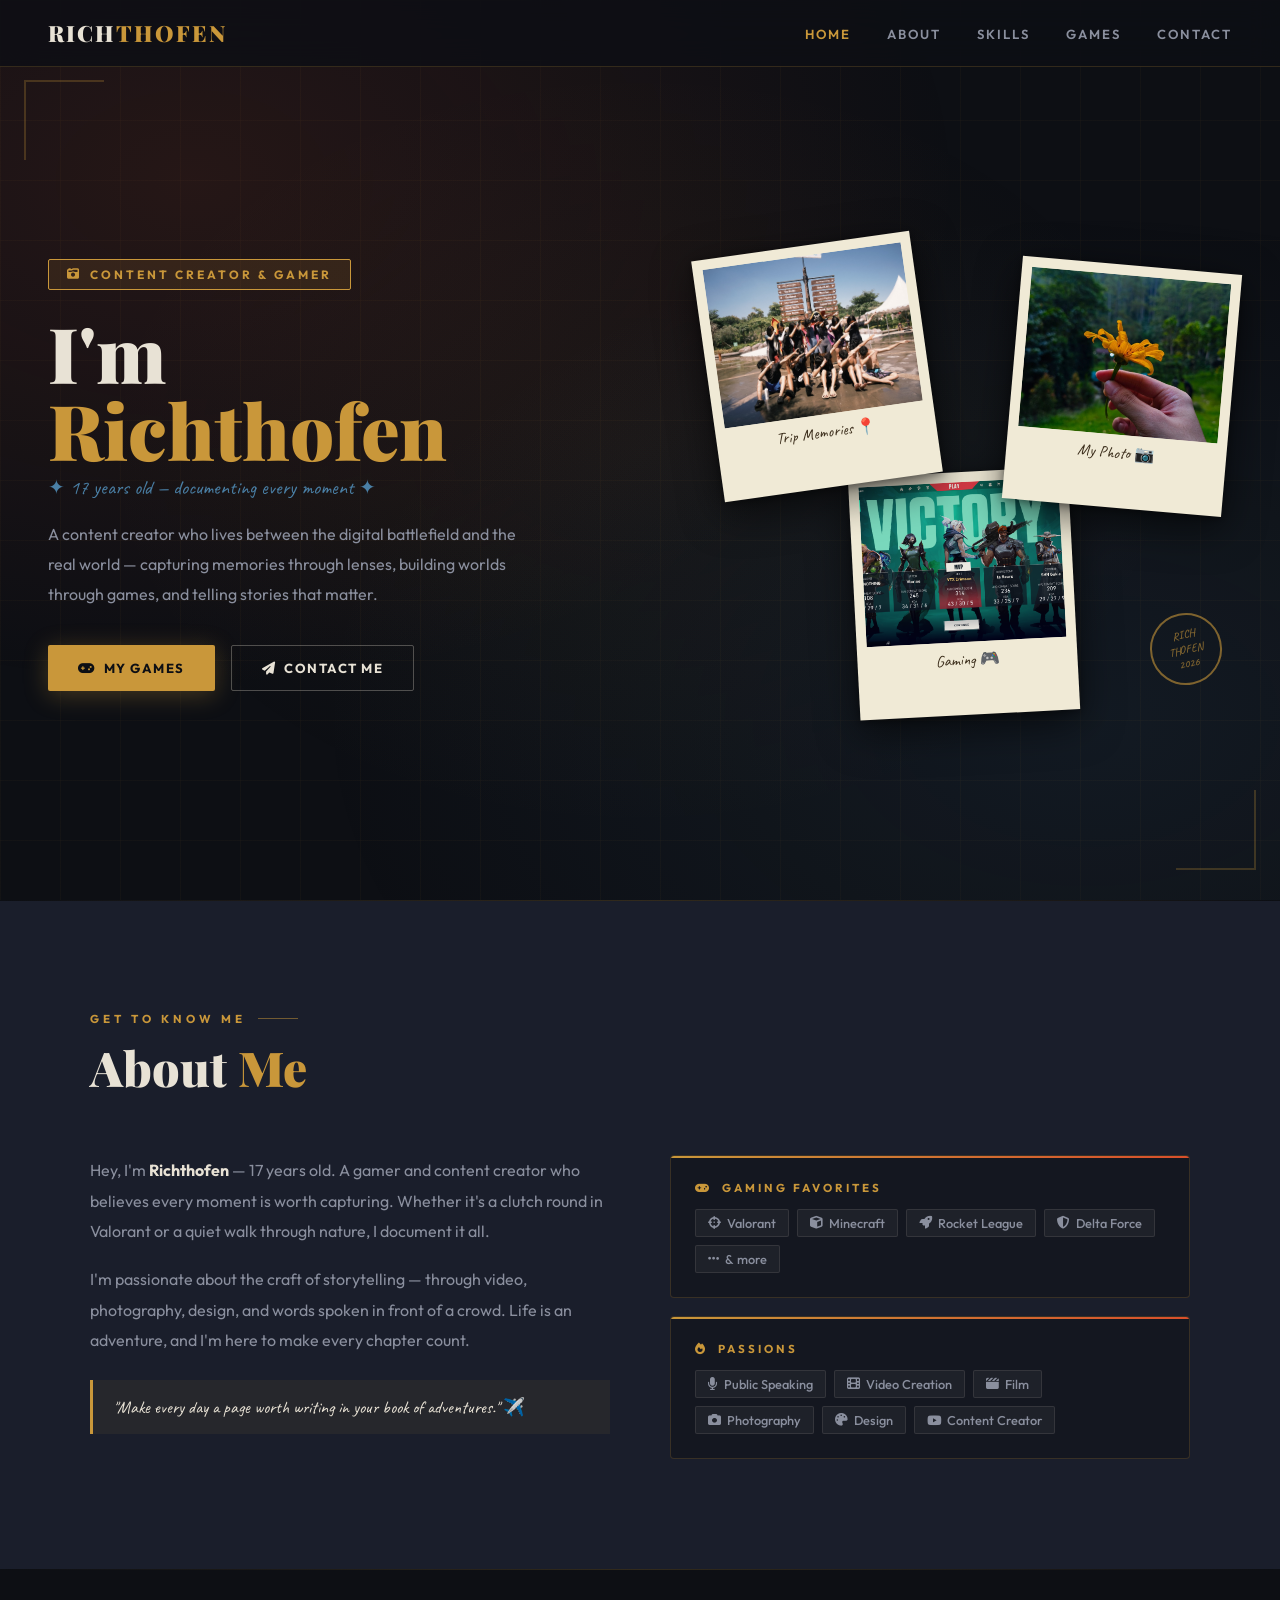
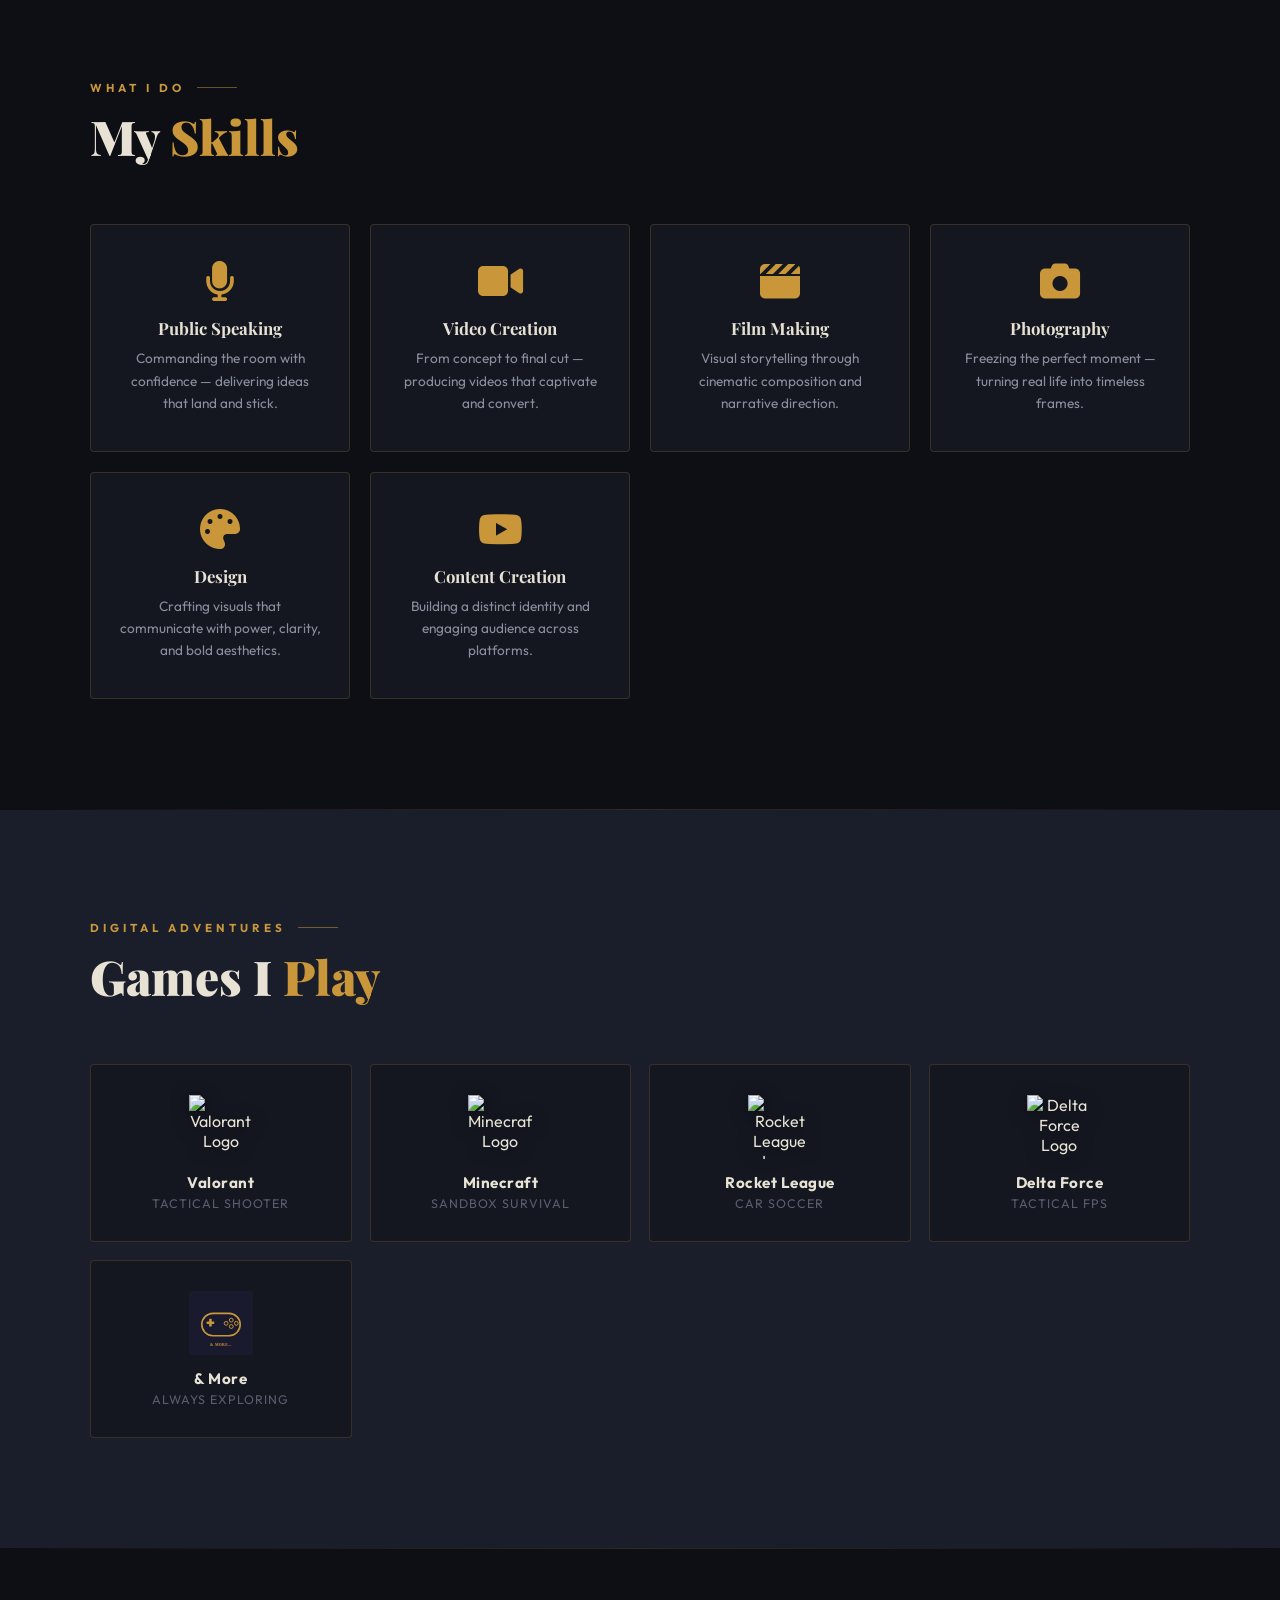
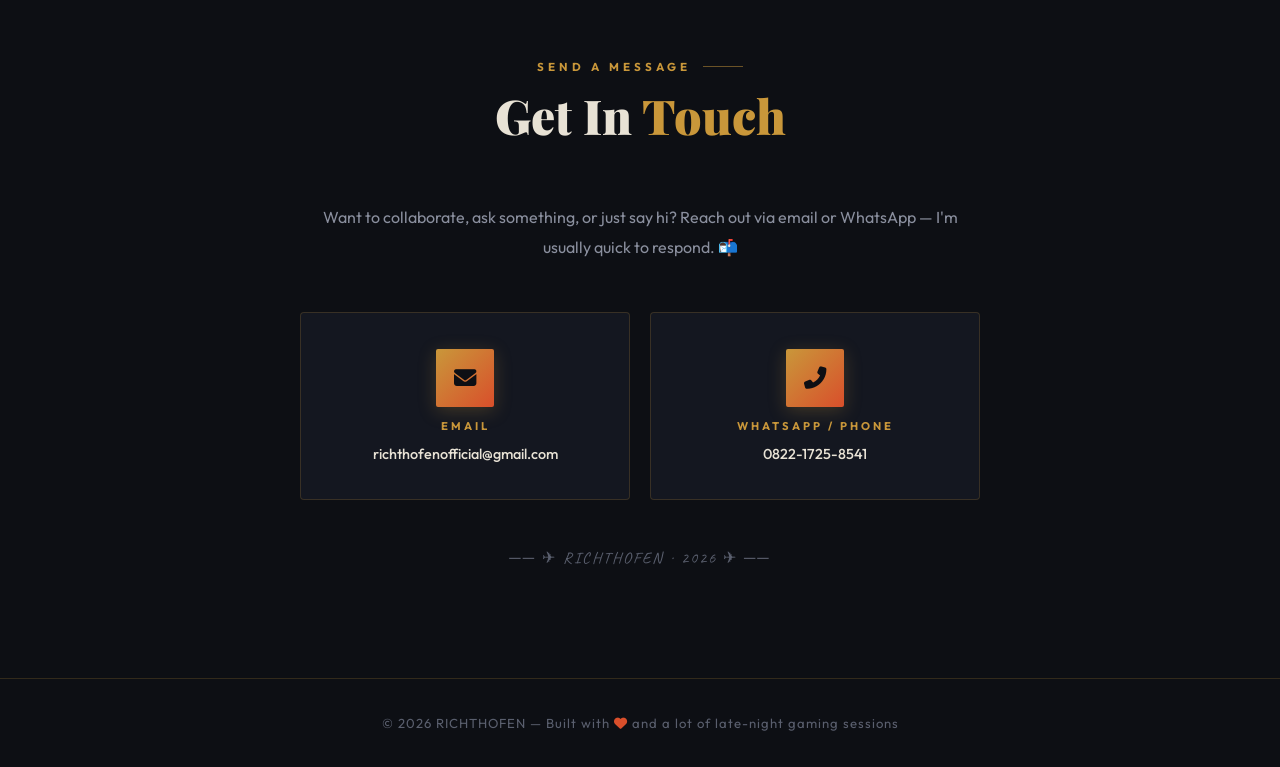
==== index.html @ b021d7f4 "Add files via upload" ====
﻿<!DOCTYPE html>
<html lang="en">

<head>
    <meta charset="UTF-8">
    <meta name="viewport" content="width=device-width, initial-scale=1.0">
    <title>Richthofen – Portfolio</title>
    <meta name="description" content="Portfolio of Richthofen – Content Creator, Gamer, Photographer, and Designer.">
    <link
        href="https://fonts.googleapis.com/css2?family=Playfair+Display:wght@400;700;900&family=Outfit:wght@300;400;600;700&family=Caveat:wght@400;600&display=swap"
        rel="stylesheet">
    <link rel="stylesheet" href="https://cdnjs.cloudflare.com/ajax/libs/font-awesome/6.4.0/css/all.min.css">
    <style>
        /* ============================================
           MASCULINE DARK ADVENTURE THEME
        ============================================ */
        :root {
            --bg-deep:      #0D0F14;
            --bg-card:      #141720;
            --bg-surface:   #1A1E2B;
            --accent-gold:  #C9973A;
            --accent-ember: #D94F2B;
            --accent-steel: #4A7FA5;
            --text-primary: #E8E2D5;
            --text-muted:   #8A8F9E;
            --text-dim:     #5A5F6E;
            --border:       rgba(201,151,58,0.2);
            --border-bright:rgba(201,151,58,0.5);
        }

        * { margin: 0; padding: 0; box-sizing: border-box; }
        html { scroll-behavior: smooth; }

        body {
            font-family: 'Outfit', sans-serif;
            background-color: var(--bg-deep);
            color: var(--text-primary);
            overflow-x: hidden;
        }

        /* Subtle grid background */
        body::before {
            content: '';
            position: fixed;
            inset: 0;
            z-index: -2;
            background-image:
                linear-gradient(rgba(201,151,58,0.04) 1px, transparent 1px),
                linear-gradient(90deg, rgba(201,151,58,0.04) 1px, transparent 1px);
            background-size: 60px 60px;
        }

        body::after {
            content: '';
            position: fixed;
            inset: 0;
            z-index: -1;
            background:
                radial-gradient(ellipse at 15% 20%, rgba(217,79,43,0.12) 0%, transparent 50%),
                radial-gradient(ellipse at 85% 80%, rgba(74,127,165,0.1) 0%, transparent 50%),
                radial-gradient(ellipse at 50% 50%, rgba(201,151,58,0.05) 0%, transparent 60%);
        }

        /* ============================================
           NAVIGATION
        ============================================ */
        nav {
            position: fixed;
            top: 0; left: 0; right: 0;
            z-index: 100;
            padding: 18px 48px;
            display: flex;
            justify-content: space-between;
            align-items: center;
            background: rgba(13,15,20,0.85);
            backdrop-filter: blur(16px);
            border-bottom: 1px solid var(--border);
        }

        .nav-logo {
            font-family: 'Playfair Display', serif;
            font-size: 1.4rem;
            font-weight: 900;
            color: var(--text-primary);
            text-decoration: none;
            letter-spacing: 2px;
        }

        .nav-logo span { color: var(--accent-gold); }

        .nav-links { list-style: none; display: flex; gap: 36px; }

        .nav-links a {
            text-decoration: none;
            color: var(--text-muted);
            font-size: 0.82rem;
            font-weight: 600;
            letter-spacing: 2px;
            text-transform: uppercase;
            position: relative;
            transition: color 0.3s;
        }

        .nav-links a::after {
            content: '';
            position: absolute;
            bottom: -5px; left: 0;
            width: 0; height: 1.5px;
            background: var(--accent-gold);
            transition: width 0.3s;
        }

        .nav-links a:hover { color: var(--accent-gold); }
        .nav-links a:hover::after { width: 100%; }

        .hamburger { display: none; font-size: 1.4rem; color: var(--accent-gold); cursor: pointer; }

        /* ============================================
           HERO
        ============================================ */
        #home {
            min-height: 100vh;
            display: flex;
            align-items: center;
            padding: 110px 48px 60px;
            position: relative;
            overflow: hidden;
        }

        /* Corner brackets decoration */
        .bracket-tl, .bracket-br {
            position: absolute;
            width: 80px; height: 80px;
            border-color: var(--accent-gold);
            border-style: solid;
            opacity: 0.25;
        }
        .bracket-tl { top: 80px; left: 24px; border-width: 2px 0 0 2px; }
        .bracket-br { bottom: 30px; right: 24px; border-width: 0 2px 2px 0; }

        .hero-wrapper {
            max-width: 1200px;
            margin: 0 auto;
            display: grid;
            grid-template-columns: 1.1fr 1fr;
            gap: 60px;
            align-items: center;
            width: 100%;
        }

        .hero-text .badge {
            display: inline-flex;
            align-items: center;
            gap: 8px;
            background: rgba(201,151,58,0.12);
            border: 1px solid var(--accent-gold);
            color: var(--accent-gold);
            font-size: 0.75rem;
            font-weight: 700;
            letter-spacing: 3px;
            text-transform: uppercase;
            padding: 7px 18px;
            border-radius: 2px;
            margin-bottom: 24px;
        }

        .hero-text h1 {
            font-family: 'Playfair Display', serif;
            font-size: clamp(3.5rem, 6vw, 6rem);
            font-weight: 900;
            line-height: 1;
            color: var(--text-primary);
            margin-bottom: 8px;
        }

        .hero-text h1 .gold { color: var(--accent-gold); }

        .hero-text .tagline {
            font-family: 'Caveat', cursive;
            font-size: 1.25rem;
            color: var(--accent-steel);
            margin-bottom: 20px;
            display: block;
        }

        .hero-text p {
            font-size: 1rem;
            color: var(--text-muted);
            line-height: 1.85;
            max-width: 480px;
            margin-bottom: 36px;
        }

        .hero-buttons { display: flex; gap: 16px; flex-wrap: wrap; }

        .btn {
            display: inline-flex;
            align-items: center;
            gap: 8px;
            padding: 14px 30px;
            border-radius: 2px;
            font-size: 0.82rem;
            font-weight: 700;
            text-decoration: none;
            cursor: pointer;
            border: none;
            transition: all 0.3s ease;
            letter-spacing: 1.5px;
            text-transform: uppercase;
        }

        .btn-primary {
            background: var(--accent-gold);
            color: #0D0F14;
            box-shadow: 0 4px 24px rgba(201,151,58,0.3);
        }
        .btn-primary:hover {
            background: #e0aa46;
            transform: translateY(-3px);
            box-shadow: 0 8px 32px rgba(201,151,58,0.45);
        }

        .btn-outline {
            background: transparent;
            color: var(--text-primary);
            border: 1px solid rgba(232,226,213,0.3);
        }
        .btn-outline:hover {
            border-color: var(--accent-gold);
            color: var(--accent-gold);
            transform: translateY(-3px);
        }

        /* ---- Polaroid collage ---- */
        .hero-visual {
            position: relative;
            height: 500px;
            display: flex;
            align-items: center;
            justify-content: center;
        }

        .polaroid {
            position: absolute;
            background: #F0EAD6;
            padding: 10px 10px 44px;
            box-shadow: 0 12px 40px rgba(0,0,0,0.6), 0 2px 8px rgba(0,0,0,0.4);
            transition: transform 0.4s ease, box-shadow 0.4s ease;
        }

        .polaroid:hover {
            z-index: 10;
            transform: scale(1.08) rotate(0deg) !important;
            box-shadow: 0 20px 60px rgba(0,0,0,0.7);
        }

        .polaroid .photo-area {
            width: 200px;
            height: 160px;
            overflow: hidden;
        }

        .polaroid .photo-area img {
            width: 100%;
            height: 100%;
            object-fit: cover;
            display: block;
        }

        .polaroid .photo-caption {
            font-family: 'Caveat', cursive;
            font-size: 1rem;
            color: #3a2c1a;
            text-align: center;
            margin-top: 8px;
            padding: 0 4px;
            line-height: 1.3;
        }

        .pol-1 { transform: rotate(-8deg); top: 20px; left: 10px; z-index: 3; }
        .pol-2 { transform: rotate(5deg); top: 40px; right: 0px; z-index: 2; }
        .pol-3 { transform: translateX(-50%) rotate(-3deg); bottom: 10px; left: 50%; z-index: 1; }

        /* Target stamp */
        .target-stamp {
            position: absolute;
            bottom: 40px; right: 10px;
            font-family: 'Caveat', cursive;
            font-size: 0.7rem;
            font-weight: 600;
            color: var(--accent-gold);
            border: 2px solid var(--accent-gold);
            border-radius: 50%;
            width: 72px; height: 72px;
            display: flex;
            align-items: center;
            justify-content: center;
            text-align: center;
            opacity: 0.6;
            transform: rotate(-12deg);
            line-height: 1.3;
        }

        /* ============================================
           SECTION COMMONS
        ============================================ */
        section { padding: 110px 48px; }

        .section-wrapper { max-width: 1100px; margin: 0 auto; }

        .section-eyebrow {
            font-size: 0.72rem;
            font-weight: 700;
            letter-spacing: 4px;
            text-transform: uppercase;
            color: var(--accent-gold);
            margin-bottom: 14px;
            display: flex;
            align-items: center;
            gap: 12px;
        }
        .section-eyebrow::after {
            content: '';
            width: 40px;
            height: 1px;
            background: var(--accent-gold);
            opacity: 0.5;
        }

        .section-title {
            font-family: 'Playfair Display', serif;
            font-size: clamp(2.2rem, 4vw, 3rem);
            font-weight: 900;
            color: var(--text-primary);
            margin-bottom: 60px;
            line-height: 1.15;
        }
        .section-title span { color: var(--accent-gold); }

        /* divider line */
        .section-divider {
            width: 100%;
            height: 1px;
            background: linear-gradient(90deg, transparent, var(--accent-gold), transparent);
            opacity: 0.2;
            margin: 0;
        }

        /* ============================================
           ABOUT
        ============================================ */
        #about { background: var(--bg-surface); position: relative; }

        .about-grid {
            display: grid;
            grid-template-columns: 1fr 1fr;
            gap: 60px;
            align-items: start;
        }

        .about-main p {
            font-size: 1rem;
            line-height: 1.9;
            color: var(--text-muted);
            margin-bottom: 18px;
        }

        .about-main p strong { color: var(--text-primary); }

        .field-note {
            background: rgba(201,151,58,0.07);
            border-left: 3px solid var(--accent-gold);
            padding: 16px 20px;
            margin-top: 24px;
            font-family: 'Caveat', cursive;
            font-size: 1.1rem;
            color: var(--text-primary);
        }

        .info-cards { display: flex; flex-direction: column; gap: 18px; }

        .info-card {
            background: var(--bg-card);
            border: 1px solid var(--border);
            border-radius: 4px;
            padding: 24px;
            position: relative;
            overflow: hidden;
            transition: border-color 0.3s;
        }

        .info-card:hover { border-color: var(--border-bright); }

        .info-card::before {
            content: '';
            position: absolute;
            top: 0; left: 0; right: 0;
            height: 2px;
            background: linear-gradient(90deg, var(--accent-gold), var(--accent-ember));
        }

        .info-card h4 {
            font-size: 0.72rem;
            font-weight: 700;
            letter-spacing: 3px;
            text-transform: uppercase;
            color: var(--accent-gold);
            margin-bottom: 14px;
        }

        .tags { display: flex; flex-wrap: wrap; gap: 8px; }

        .tag {
            display: inline-flex;
            align-items: center;
            gap: 6px;
            background: rgba(232,226,213,0.05);
            border: 1px solid rgba(232,226,213,0.1);
            color: var(--text-muted);
            padding: 5px 12px;
            border-radius: 2px;
            font-size: 0.8rem;
            font-weight: 500;
            transition: all 0.25s;
            cursor: default;
        }

        .tag:hover {
            background: rgba(201,151,58,0.15);
            border-color: var(--accent-gold);
            color: var(--accent-gold);
        }

        /* ============================================
           SKILLS
        ============================================ */
        #skills { background: var(--bg-deep); }

        .skills-grid {
            display: grid;
            grid-template-columns: repeat(auto-fill, minmax(260px, 1fr));
            gap: 20px;
        }

        .skill-card {
            background: var(--bg-card);
            border: 1px solid var(--border);
            border-radius: 4px;
            padding: 36px 28px;
            text-align: center;
            transition: all 0.35s ease;
            cursor: default;
            position: relative;
            overflow: hidden;
        }

        .skill-card::before {
            content: '';
            position: absolute;
            bottom: 0; left: 0; right: 0;
            height: 0;
            background: linear-gradient(135deg, rgba(201,151,58,0.15), rgba(217,79,43,0.1));
            transition: height 0.35s;
        }

        .skill-card:hover {
            border-color: var(--border-bright);
            transform: translateY(-6px);
            box-shadow: 0 12px 40px rgba(0,0,0,0.4);
        }

        .skill-card:hover::before { height: 100%; }

        .skill-icon {
            font-size: 2.5rem;
            color: var(--accent-gold);
            margin-bottom: 16px;
            display: block;
            position: relative;
        }

        .skill-card h3 {
            font-family: 'Playfair Display', serif;
            font-size: 1.05rem;
            color: var(--text-primary);
            margin-bottom: 8px;
            position: relative;
        }

        .skill-card p {
            font-size: 0.85rem;
            color: var(--text-muted);
            line-height: 1.65;
            position: relative;
        }

        /* ============================================
           GAMES
        ============================================ */
        #games { background: var(--bg-surface); }

        .games-grid {
            display: grid;
            grid-template-columns: repeat(auto-fill, minmax(210px, 1fr));
            gap: 18px;
        }

        .game-card {
            background: var(--bg-card);
            border: 1px solid var(--border);
            border-radius: 4px;
            padding: 30px 20px;
            text-align: center;
            transition: all 0.3s ease;
            cursor: default;
        }

        .game-card:hover {
            border-color: var(--accent-gold);
            transform: translateY(-6px);
            box-shadow: 0 12px 36px rgba(201,151,58,0.15);
        }

        /* Game logo images */
        .game-logo-img {
            width: 64px;
            height: 64px;
            object-fit: contain;
            margin: 0 auto 14px;
            display: block;
            filter: drop-shadow(0 2px 8px rgba(0,0,0,0.5));
        }

        /* Fallback SVG logos inline */
        .game-logo-svg {
            width: 64px;
            height: 64px;
            margin: 0 auto 14px;
            display: block;
        }

        .game-card h4 {
            font-weight: 700;
            font-size: 0.95rem;
            color: var(--text-primary);
            margin-bottom: 4px;
            letter-spacing: 0.5px;
        }

        .game-card p {
            font-size: 0.78rem;
            color: var(--text-dim);
            letter-spacing: 1px;
            text-transform: uppercase;
        }

        /* ============================================
           CONTACT
        ============================================ */
        #contact { text-align: center; }

        .contact-wrapper { max-width: 680px; margin: 0 auto; }

        .contact-wrapper > p {
            font-size: 1rem;
            color: var(--text-muted);
            margin-bottom: 50px;
            line-height: 1.85;
        }

        .contact-cards {
            display: grid;
            grid-template-columns: 1fr 1fr;
            gap: 20px;
            margin-bottom: 48px;
        }

        .contact-item {
            background: var(--bg-card);
            border: 1px solid var(--border);
            border-radius: 4px;
            padding: 36px 24px;
            text-decoration: none;
            color: inherit;
            transition: all 0.3s ease;
            display: flex;
            flex-direction: column;
            align-items: center;
            gap: 12px;
        }

        .contact-item:hover {
            border-color: var(--accent-gold);
            transform: translateY(-6px);
            box-shadow: 0 12px 40px rgba(201,151,58,0.12);
        }

        .ci-icon {
            width: 58px; height: 58px;
            border-radius: 2px;
            background: linear-gradient(135deg, var(--accent-gold), var(--accent-ember));
            display: flex;
            align-items: center;
            justify-content: center;
            font-size: 1.4rem;
            color: #0D0F14;
            box-shadow: 0 4px 18px rgba(201,151,58,0.25);
        }

        .ci-label {
            font-size: 0.7rem;
            font-weight: 700;
            letter-spacing: 3px;
            text-transform: uppercase;
            color: var(--accent-gold);
        }

        .ci-value {
            font-size: 0.9rem;
            color: var(--text-primary);
            font-weight: 500;
            word-break: break-all;
        }

        .coordinates {
            font-family: 'Caveat', cursive;
            font-size: 1rem;
            color: var(--text-dim);
            letter-spacing: 2px;
            margin-top: 36px;
        }

        /* ============================================
           FOOTER
        ============================================ */
        footer {
            text-align: center;
            padding: 36px 48px;
            font-size: 0.82rem;
            color: var(--text-dim);
            border-top: 1px solid var(--border);
            letter-spacing: 1px;
        }

        footer i { color: var(--accent-ember); }

        /* ============================================
           SCROLL REVEAL
        ============================================ */
        .reveal {
            opacity: 0;
            transform: translateY(32px);
            transition: opacity 0.75s ease, transform 0.75s ease;
        }
        .reveal.visible { opacity: 1; transform: translateY(0); }

        /* ============================================
           RESPONSIVE
        ============================================ */
        @media (max-width: 900px) {
            nav { padding: 16px 24px; }

            .nav-links {
                display: none;
                flex-direction: column;
                gap: 20px;
                position: absolute;
                top: 100%; left: 0; right: 0;
                background: rgba(13,15,20,0.97);
                padding: 28px 24px;
                border-bottom: 1px solid var(--border);
            }

            .nav-links.open { display: flex; }
            .hamburger { display: block; }

            section { padding: 80px 24px; }

            .hero-wrapper {
                grid-template-columns: 1fr;
                text-align: center;
                gap: 50px;
            }

            .hero-text p { max-width: 100%; }
            .hero-buttons { justify-content: center; }
            .hero-visual { height: 360px; }
            .polaroid .photo-area { width: 160px; height: 128px; }

            .about-grid { grid-template-columns: 1fr; gap: 40px; }
            .contact-cards { grid-template-columns: 1fr; }

            .section-eyebrow { justify-content: center; }
        }
    </style>
</head>

<body>

    <!-- Navigation -->
    <nav id="navbar">
        <a href="#home" class="nav-logo">RICH<span>THOFEN</span></a>
        <ul class="nav-links" id="navLinks">
            <li><a href="#home">Home</a></li>
            <li><a href="#about">About</a></li>
            <li><a href="#skills">Skills</a></li>
            <li><a href="#games">Games</a></li>
            <li><a href="#contact">Contact</a></li>
        </ul>
        <div class="hamburger" id="hamburger"><i class="fas fa-bars"></i></div>
    </nav>

    <!-- Hero Section -->
    <section id="home">
        <div class="bracket-tl"></div>
        <div class="bracket-br"></div>

        <div class="hero-wrapper">
            <div class="hero-text reveal">
                <div class="badge">
                    <i class="fas fa-camera-retro"></i>
                    Content Creator &amp; Gamer
                </div>
                <h1>I'm<br><span class="gold">Richthofen</span></h1>
                <span class="tagline">✦ 17 years old — documenting every moment ✦</span>
                <p>
                    A content creator who lives between the digital battlefield and the real world —
                    capturing memories through lenses, building worlds through games, and telling
                    stories that matter.
                </p>
                <div class="hero-buttons">
                    <a href="#games" class="btn btn-primary">
                        <i class="fas fa-gamepad"></i> My Games
                    </a>
                    <a href="#contact" class="btn btn-outline">
                        <i class="fas fa-paper-plane"></i> Contact Me
                    </a>
                </div>
            </div>

            <div class="hero-visual reveal">
                <!-- Polaroid 1: Trip Memories (group dab photo) -->
                <div class="polaroid pol-1">
                    <div class="photo-area">
                        <img src="[data-uri]" alt="Trip Memories">
                    </div>
                    <p class="photo-caption">Trip Memories 📍</p>
                </div>
                <!-- Polaroid 2: My Photo (flower) -->
                <div class="polaroid pol-2">
                    <div class="photo-area">
                        <img src="[data-uri]" alt="My Photo">
                    </div>
                    <p class="photo-caption">My Photo 📷</p>
                </div>
                <!-- Polaroid 3: Gaming (Valorant victory) -->
                <div class="polaroid pol-3">
                    <div class="photo-area">
                        <img src="[data-uri]" alt="Gaming">
                    </div>
                    <p class="photo-caption">Gaming 🎮</p>
                </div>

                <div class="target-stamp">RICH<br>THOFEN<br>2026</div>
            </div>
        </div>
    </section>

    <div class="section-divider"></div>

    <!-- About Section -->
    <section id="about">
        <div class="section-wrapper">
            <div class="section-eyebrow">Get to know me</div>
            <h2 class="section-title">About <span>Me</span></h2>

            <div class="about-grid">
                <div class="about-main reveal">
                    <p>
                        Hey, I'm <strong>Richthofen</strong> — 17 years old. A gamer and content creator
                        who believes every moment is worth capturing. Whether it's a clutch round in
                        Valorant or a quiet walk through nature, I document it all.
                    </p>
                    <p>
                        I'm passionate about the craft of storytelling — through video, photography,
                        design, and words spoken in front of a crowd. Life is an adventure,
                        and I'm here to make every chapter count.
                    </p>
                    <div class="field-note">
                        "Make every day a page worth writing in your book of adventures." ✈️
                    </div>
                </div>

                <div class="info-cards reveal">
                    <div class="info-card">
                        <h4><i class="fas fa-gamepad"></i> &nbsp;Gaming Favorites</h4>
                        <div class="tags">
                            <span class="tag"><i class="fas fa-crosshairs"></i> Valorant</span>
                            <span class="tag"><i class="fas fa-cube"></i> Minecraft</span>
                            <span class="tag"><i class="fas fa-rocket"></i> Rocket League</span>
                            <span class="tag"><i class="fas fa-shield-alt"></i> Delta Force</span>
                            <span class="tag"><i class="fas fa-ellipsis-h"></i> & more</span>
                        </div>
                    </div>
                    <div class="info-card">
                        <h4><i class="fas fa-fire"></i> &nbsp;Passions</h4>
                        <div class="tags">
                            <span class="tag"><i class="fas fa-microphone"></i> Public Speaking</span>
                            <span class="tag"><i class="fas fa-film"></i> Video Creation</span>
                            <span class="tag"><i class="fas fa-clapperboard"></i> Film</span>
                            <span class="tag"><i class="fas fa-camera"></i> Photography</span>
                            <span class="tag"><i class="fas fa-palette"></i> Design</span>
                            <span class="tag"><i class="fab fa-youtube"></i> Content Creator</span>
                        </div>
                    </div>
                </div>
            </div>
        </div>
    </section>

    <div class="section-divider"></div>

    <!-- Skills Section -->
    <section id="skills">
        <div class="section-wrapper">
            <div class="section-eyebrow">What I do</div>
            <h2 class="section-title">My <span>Skills</span></h2>

            <div class="skills-grid">
                <div class="skill-card reveal">
                    <i class="fas fa-microphone skill-icon"></i>
                    <h3>Public Speaking</h3>
                    <p>Commanding the room with confidence — delivering ideas that land and stick.</p>
                </div>
                <div class="skill-card reveal">
                    <i class="fas fa-video skill-icon"></i>
                    <h3>Video Creation</h3>
                    <p>From concept to final cut — producing videos that captivate and convert.</p>
                </div>
                <div class="skill-card reveal">
                    <i class="fas fa-clapperboard skill-icon"></i>
                    <h3>Film Making</h3>
                    <p>Visual storytelling through cinematic composition and narrative direction.</p>
                </div>
                <div class="skill-card reveal">
                    <i class="fas fa-camera skill-icon"></i>
                    <h3>Photography</h3>
                    <p>Freezing the perfect moment — turning real life into timeless frames.</p>
                </div>
                <div class="skill-card reveal">
                    <i class="fas fa-palette skill-icon"></i>
                    <h3>Design</h3>
                    <p>Crafting visuals that communicate with power, clarity, and bold aesthetics.</p>
                </div>
                <div class="skill-card reveal">
                    <i class="fab fa-youtube skill-icon"></i>
                    <h3>Content Creation</h3>
                    <p>Building a distinct identity and engaging audience across platforms.</p>
                </div>
            </div>
        </div>
    </section>

    <div class="section-divider"></div>

    <!-- Games Section -->
    <section id="games">
        <div class="section-wrapper">
            <div class="section-eyebrow">Digital Adventures</div>
            <h2 class="section-title">Games I <span>Play</span></h2>

            <div class="games-grid">
                <!-- Valorant -->
                <div class="game-card reveal">
                    <img class="game-logo-img" src="https://cdn.vectorstock.com/i/1000v/37/87/valorant-logo-icon-gaming-streamer-vector-33193787.jpg" alt="Valorant Logo">
                    <h4>Valorant</h4>
                    <p>Tactical Shooter</p>
                </div>
                <!-- Minecraft -->
                <div class="game-card reveal">
                    <img class="game-logo-img" src="https://thumbs.dreamstime.com/b/minecraft-logo-online-game-dirt-block-illustrations-concept-design-isolated-186775550.jpg" alt="Minecraft Logo">
                    <h4>Minecraft</h4>
                    <p>Sandbox Survival</p>
                </div>
                <!-- Rocket League -->
                <div class="game-card reveal">
                    <img class="game-logo-img" src="https://upload.wikimedia.org/wikipedia/commons/e/e0/Rocket_League_coverart.jpg" alt="Rocket League Logo">
                    <h4>Rocket League</h4>
                    <p>Car Soccer</p>
                </div>
                <!-- Delta Force -->
                <div class="game-card reveal">
                    <img class="game-logo-img" src="https://upload.wikimedia.org/wikipedia/commons/3/34/Delta_Force.png" alt="Delta Force Logo">
                    <h4>Delta Force</h4>
                    <p>Tactical FPS</p>
                </div>
                <!-- More Games -->
                <div class="game-card reveal">
                    <svg class="game-logo-svg" viewBox="0 0 200 200" xmlns="http://www.w3.org/2000/svg">
                        <rect width="200" height="200" fill="#1a1a2e" rx="8"/>
                        <!-- Gamepad icon -->
                        <rect x="40" y="70" width="120" height="70" rx="35" fill="none" stroke="#C9973A" stroke-width="5"/>
                        <rect x="55" y="95" width="24" height="8" rx="2" fill="#C9973A"/>
                        <rect x="63" y="87" width="8" height="24" rx="2" fill="#C9973A"/>
                        <circle cx="132" cy="91" r="6" fill="none" stroke="#C9973A" stroke-width="3"/>
                        <circle cx="148" cy="101" r="6" fill="none" stroke="#C9973A" stroke-width="3"/>
                        <circle cx="132" cy="111" r="6" fill="none" stroke="#C9973A" stroke-width="3"/>
                        <circle cx="116" cy="101" r="6" fill="none" stroke="#C9973A" stroke-width="3"/>
                        <text x="100" y="172" text-anchor="middle" fill="#C9973A" font-size="12" font-family="Arial Black" font-weight="900" letter-spacing="1">&amp; MORE...</text>
                    </svg>
                    <h4>&amp; More</h4>
                    <p>Always Exploring</p>
                </div>
            </div>
        </div>
    </section>

    <div class="section-divider"></div>

    <!-- Contact Section -->
    <section id="contact">
        <div class="section-wrapper">
            <div class="contact-wrapper">
                <div class="section-eyebrow" style="justify-content:center;">Send a Message</div>
                <h2 class="section-title">Get In <span>Touch</span></h2>

                <p class="reveal">
                    Want to collaborate, ask something, or just say hi?
                    Reach out via email or WhatsApp — I'm usually quick to respond. 📬
                </p>

                <div class="contact-cards reveal">
                    <a href="mailto:richthofenofficial@gmail.com" class="contact-item">
                        <div class="ci-icon"><i class="fas fa-envelope"></i></div>
                        <span class="ci-label">Email</span>
                        <span class="ci-value">richthofenofficial@gmail.com</span>
                    </a>
                    <a href="tel:+6282217258541" class="contact-item">
                        <div class="ci-icon"><i class="fas fa-phone-alt"></i></div>
                        <span class="ci-label">WhatsApp / Phone</span>
                        <span class="ci-value">0822-1725-8541</span>
                    </a>
                </div>

                <div class="coordinates reveal">
                    ── ✈ RICHTHOFEN · 2026 ✈ ──
                </div>
            </div>
        </div>
    </section>

    <!-- Footer -->
    <footer>
        <p>© 2026 RICHTHOFEN — Built with <i class="fas fa-heart"></i> and a lot of late-night gaming sessions</p>
    </footer>

    <script>
        // Hamburger
        const hamburger = document.getElementById('hamburger');
        const navLinks  = document.getElementById('navLinks');
        hamburger.addEventListener('click', () => navLinks.classList.toggle('open'));
        navLinks.querySelectorAll('a').forEach(a => a.addEventListener('click', () => navLinks.classList.remove('open')));

        // Scroll Reveal
        const reveals  = document.querySelectorAll('.reveal');
        const observer = new IntersectionObserver((entries) => {
            entries.forEach((entry, i) => {
                if (entry.isIntersecting) {
                    setTimeout(() => entry.target.classList.add('visible'), 80 * (entry.target.dataset.delay || 0));
                    observer.unobserve(entry.target);
                }
            });
        }, { threshold: 0.12 });

        reveals.forEach((el, i) => { el.dataset.delay = i % 5; observer.observe(el); });

        // Active nav on scroll
        const sections   = document.querySelectorAll('section[id]');
        const navAnchors = document.querySelectorAll('.nav-links a');
        window.addEventListener('scroll', () => {
            let current = '';
            sections.forEach(s => { if (window.scrollY >= s.offsetTop - 200) current = s.id; });
            navAnchors.forEach(a => {
                a.style.color = a.getAttribute('href') === '#' + current ? 'var(--accent-gold)' : '';
            });
        });
    </script>

</body>
</html>
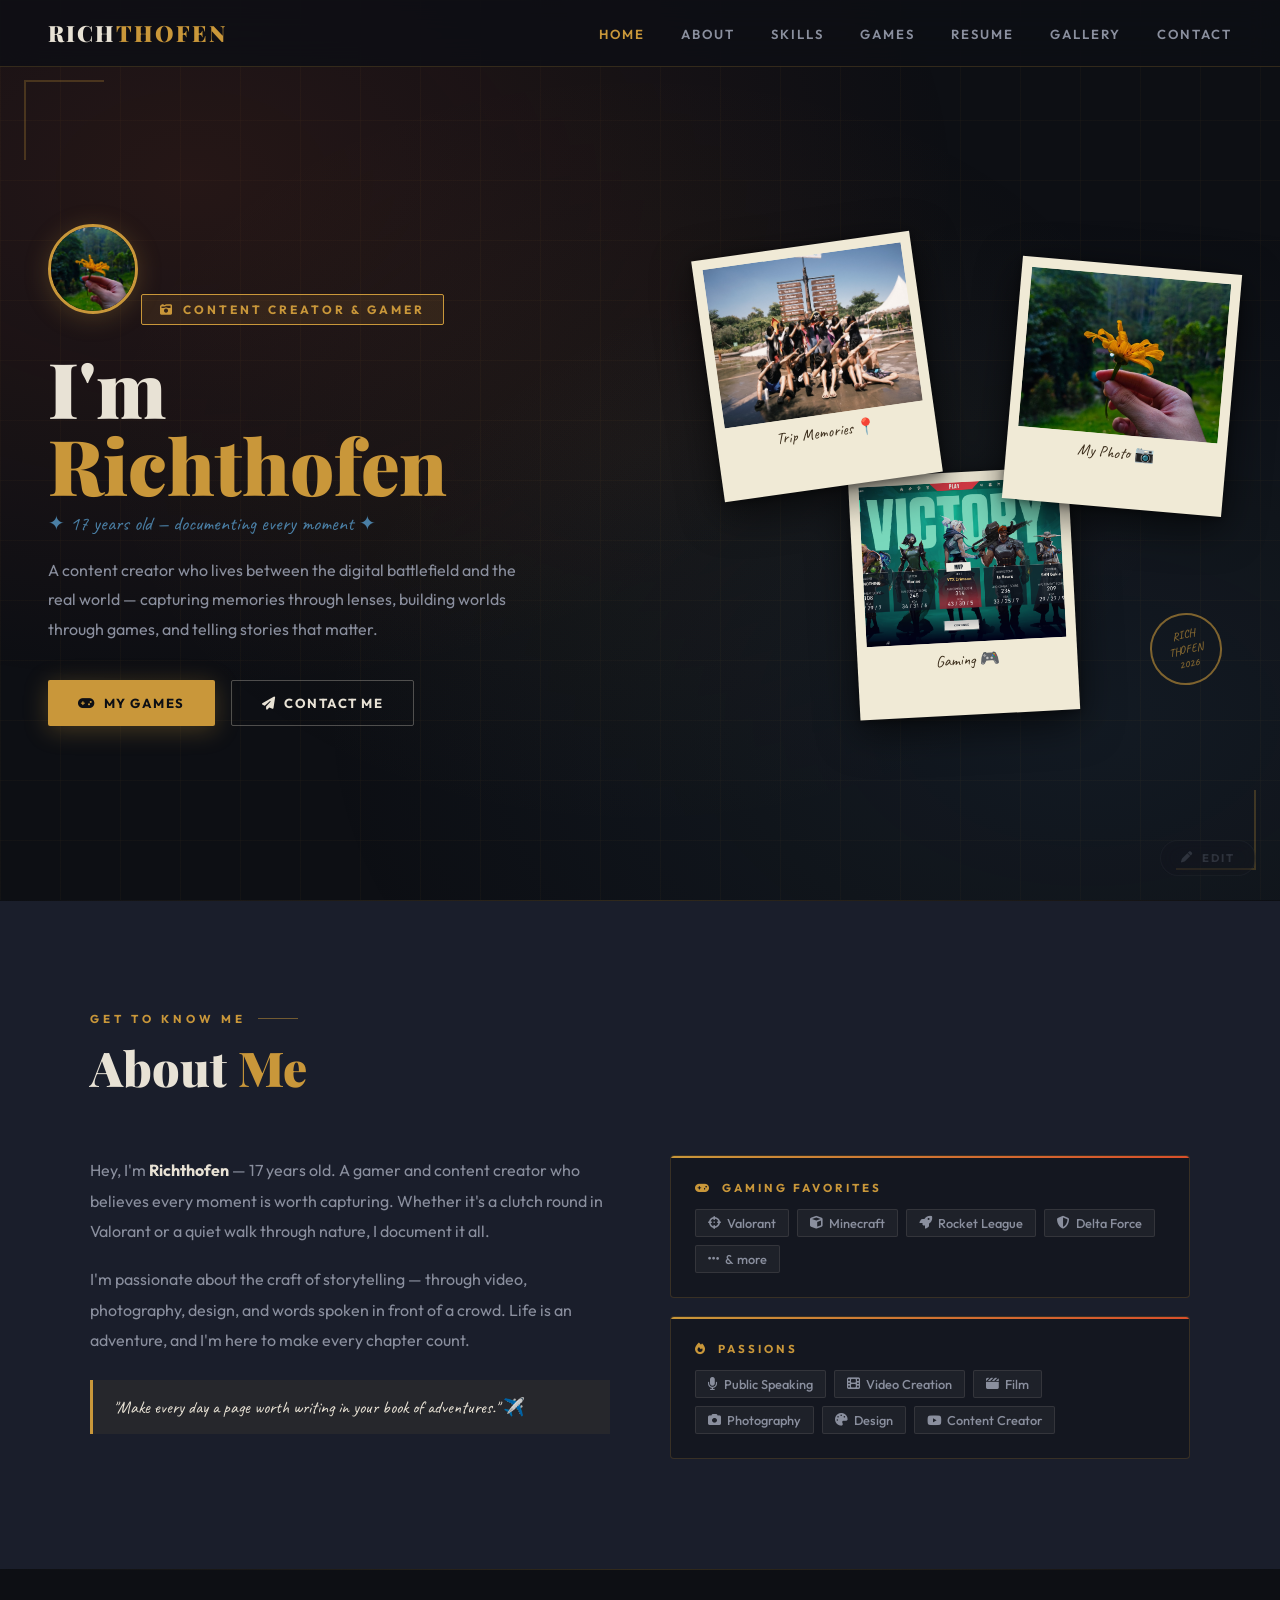
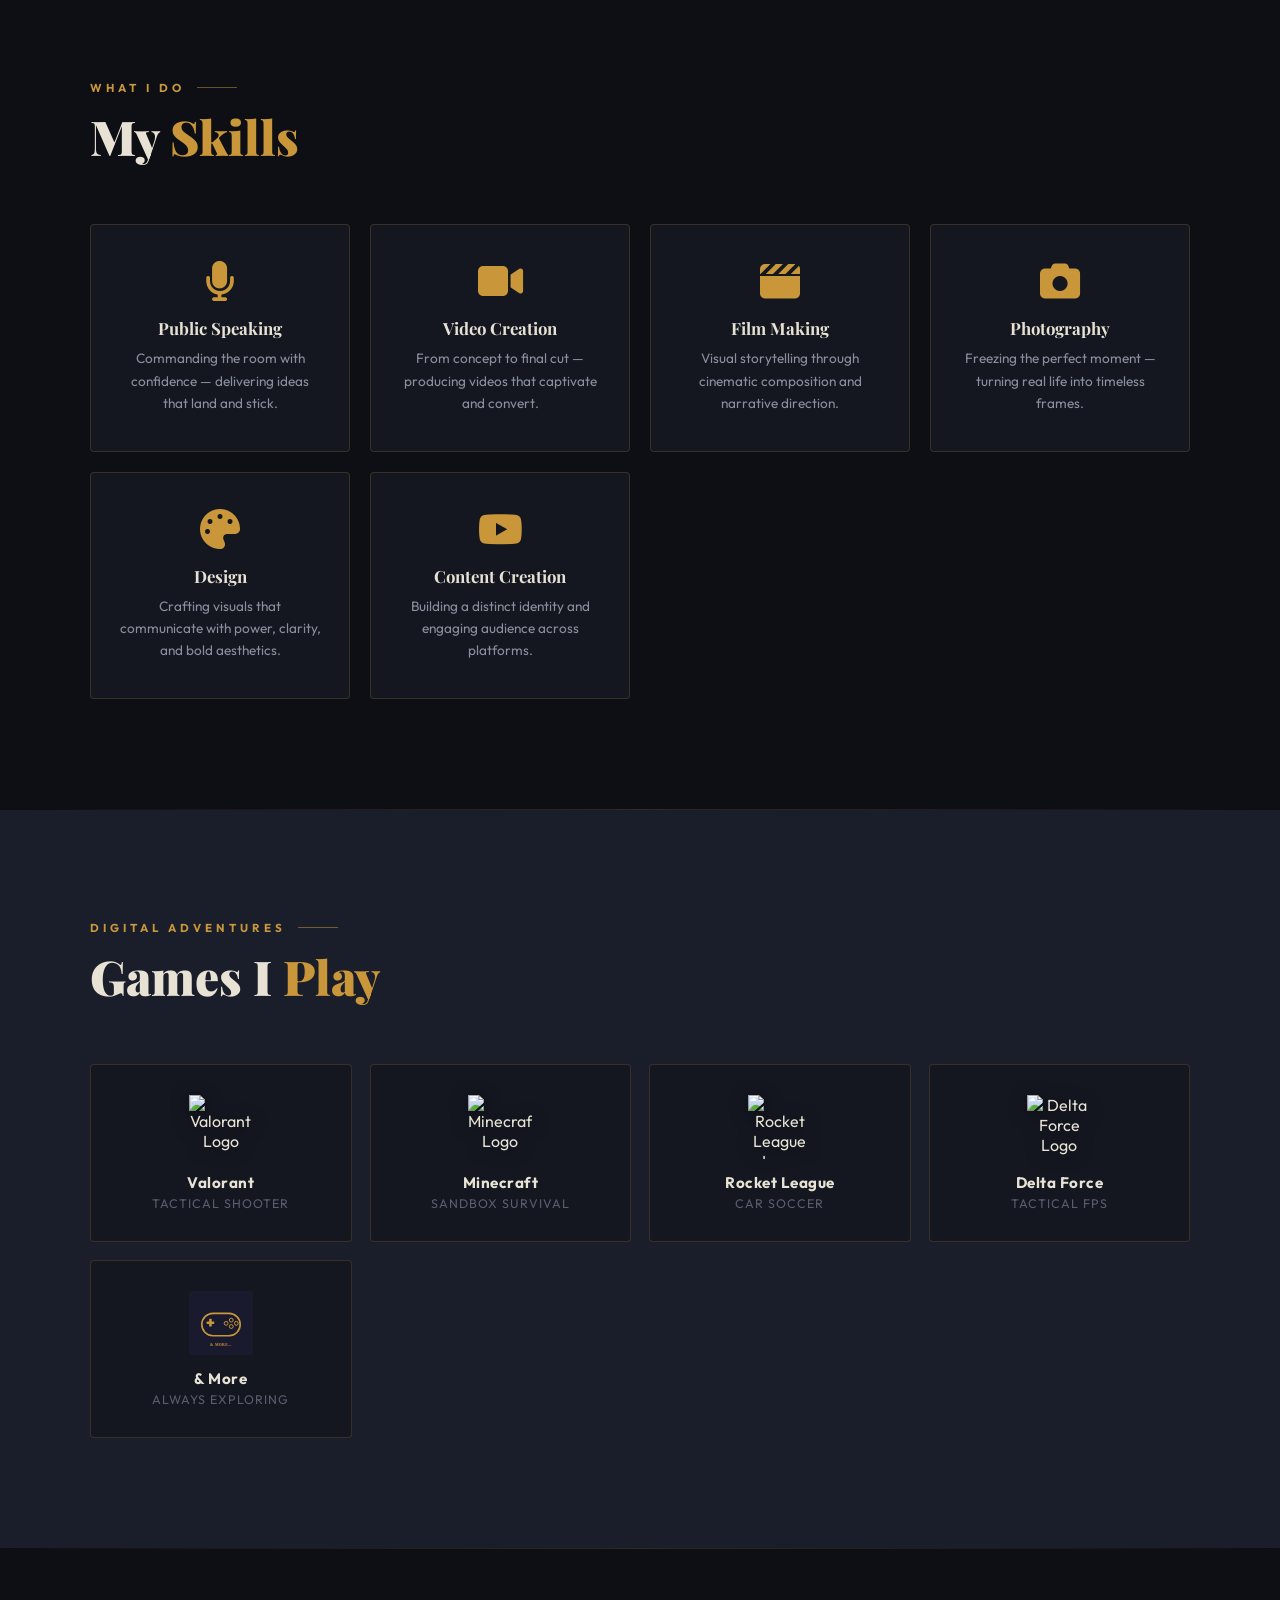
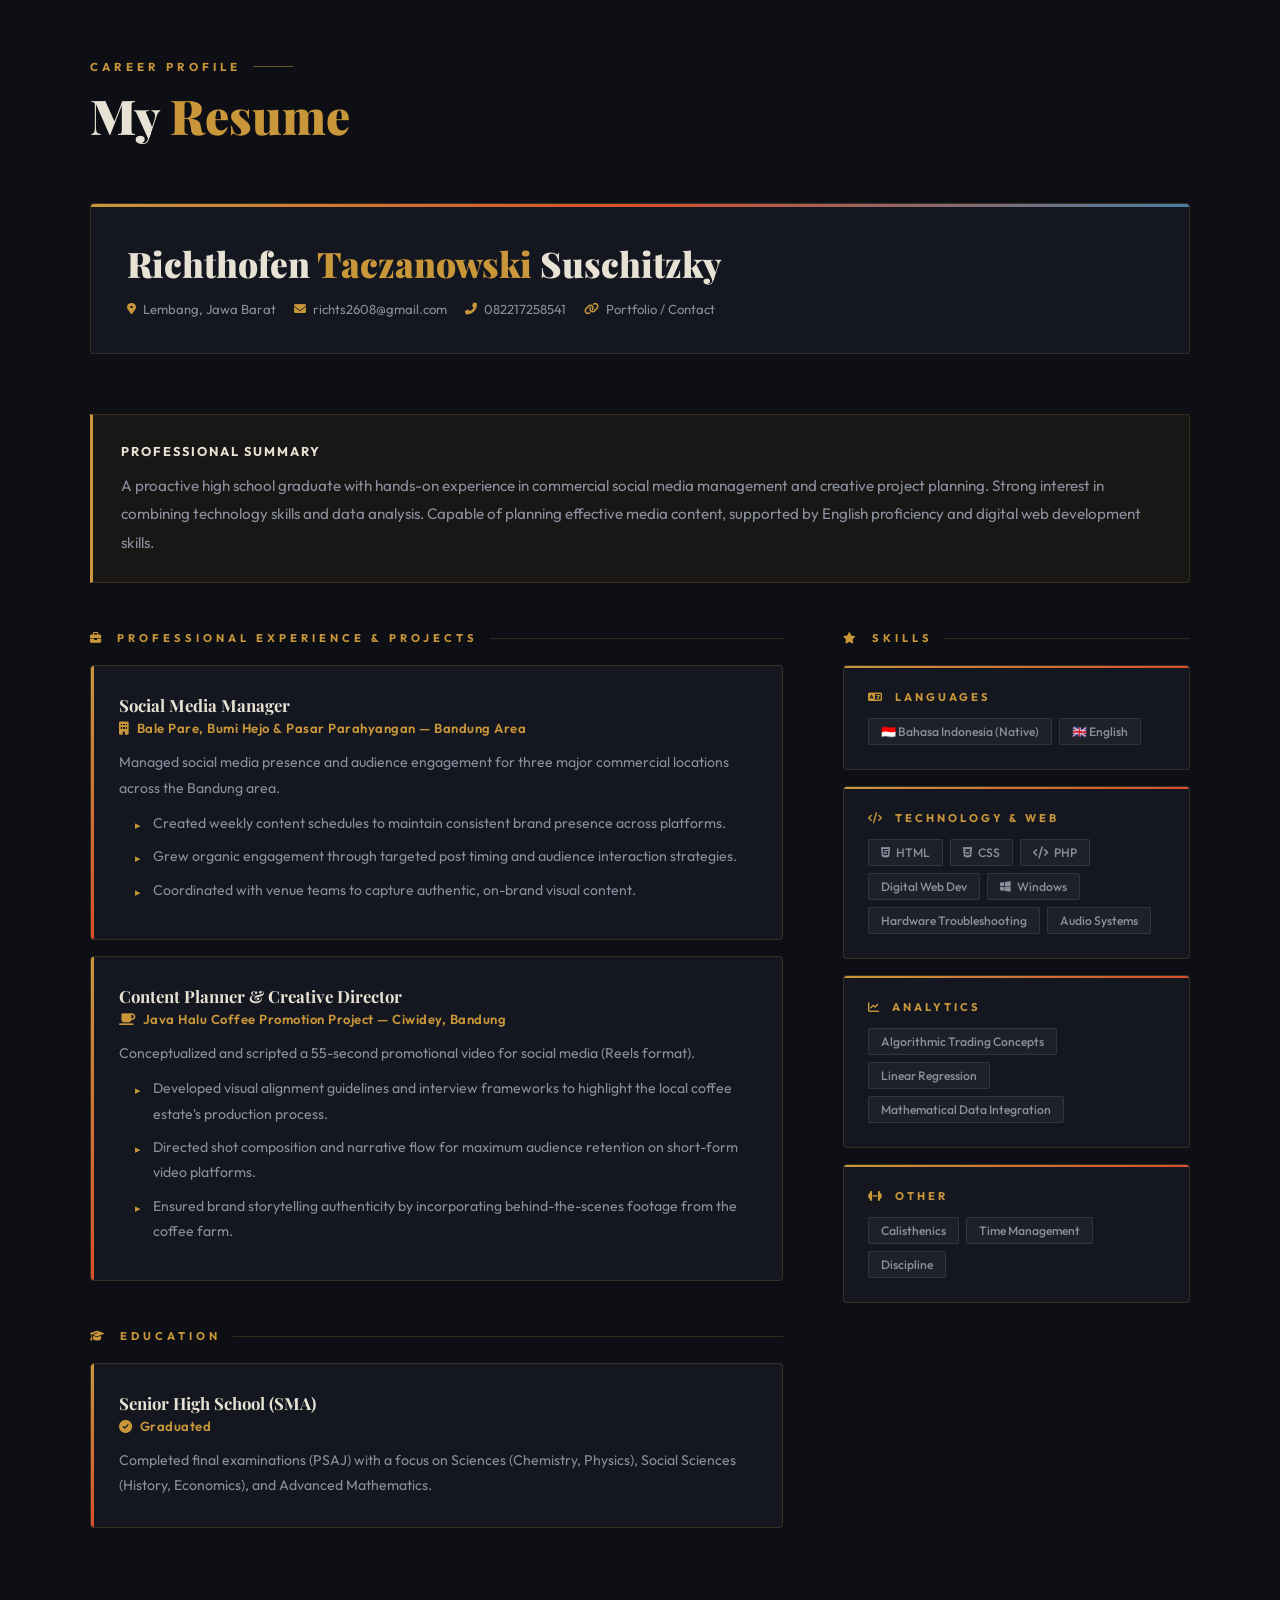
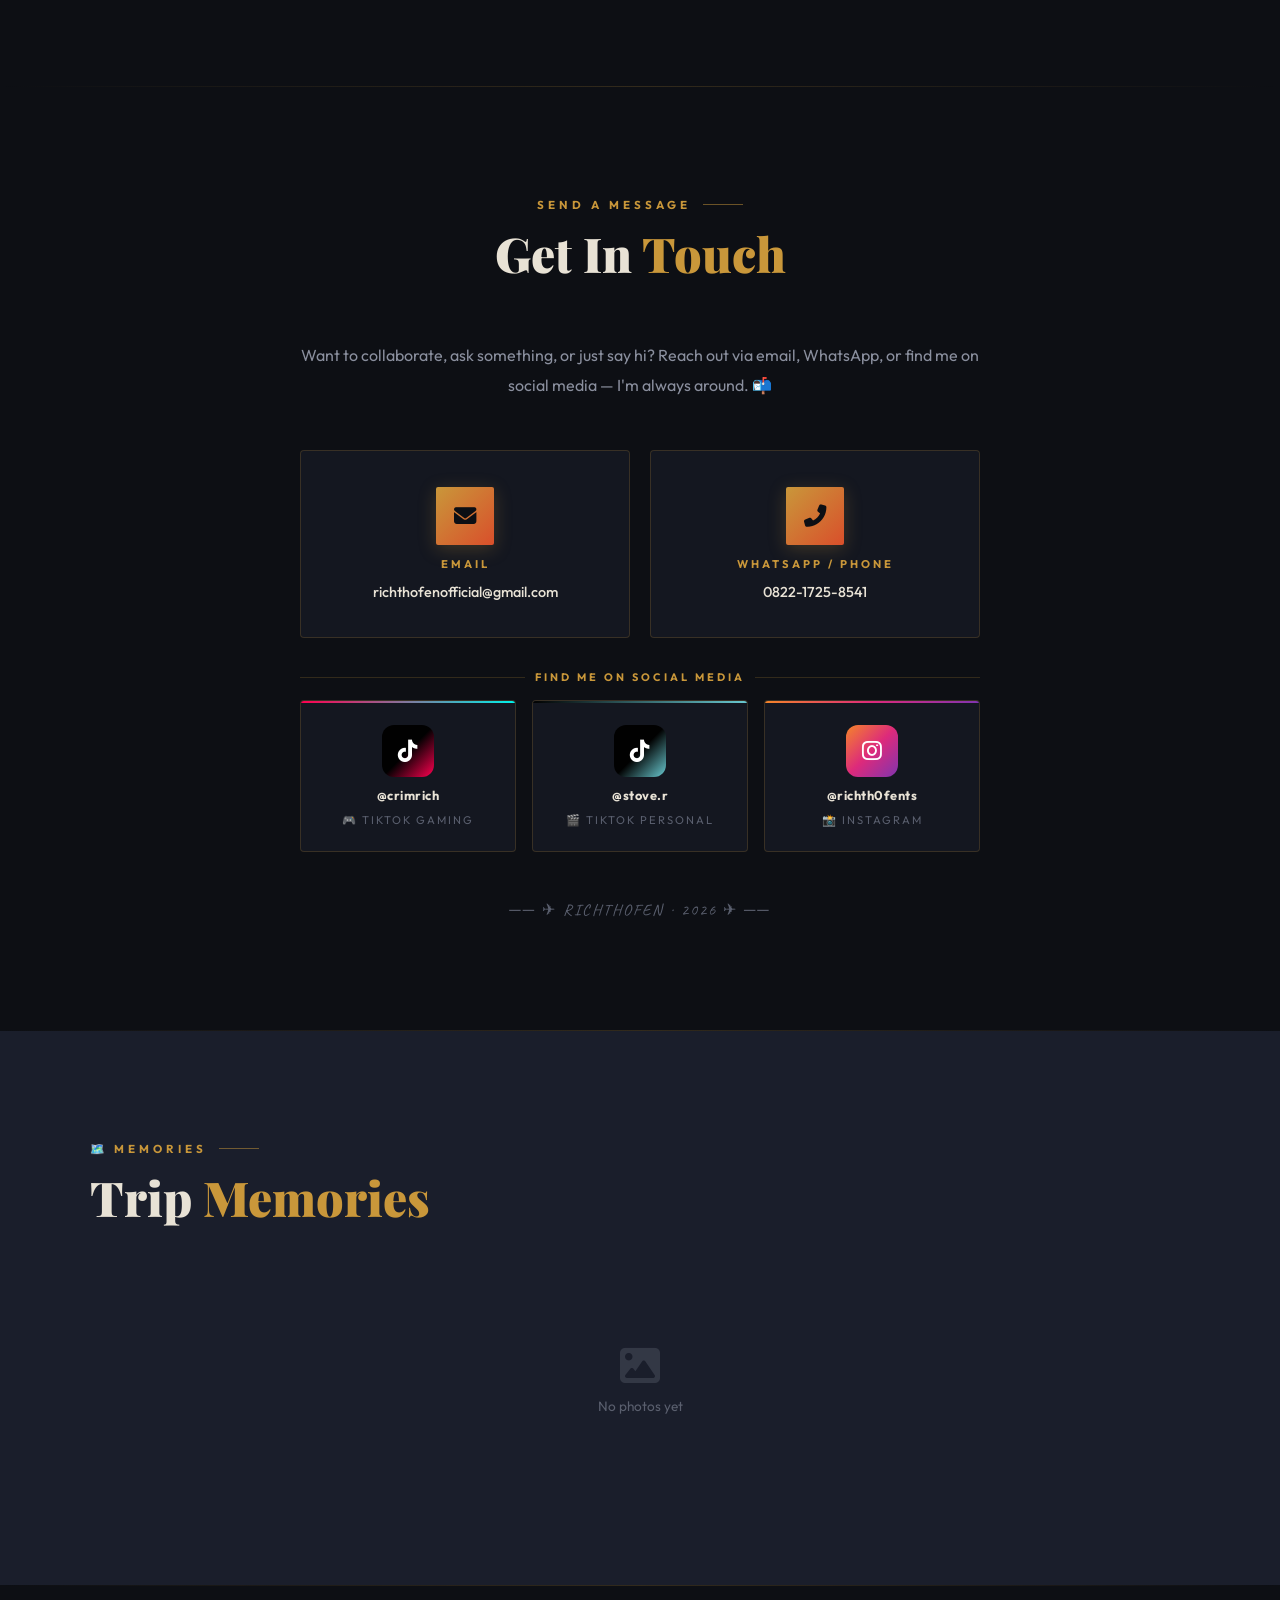
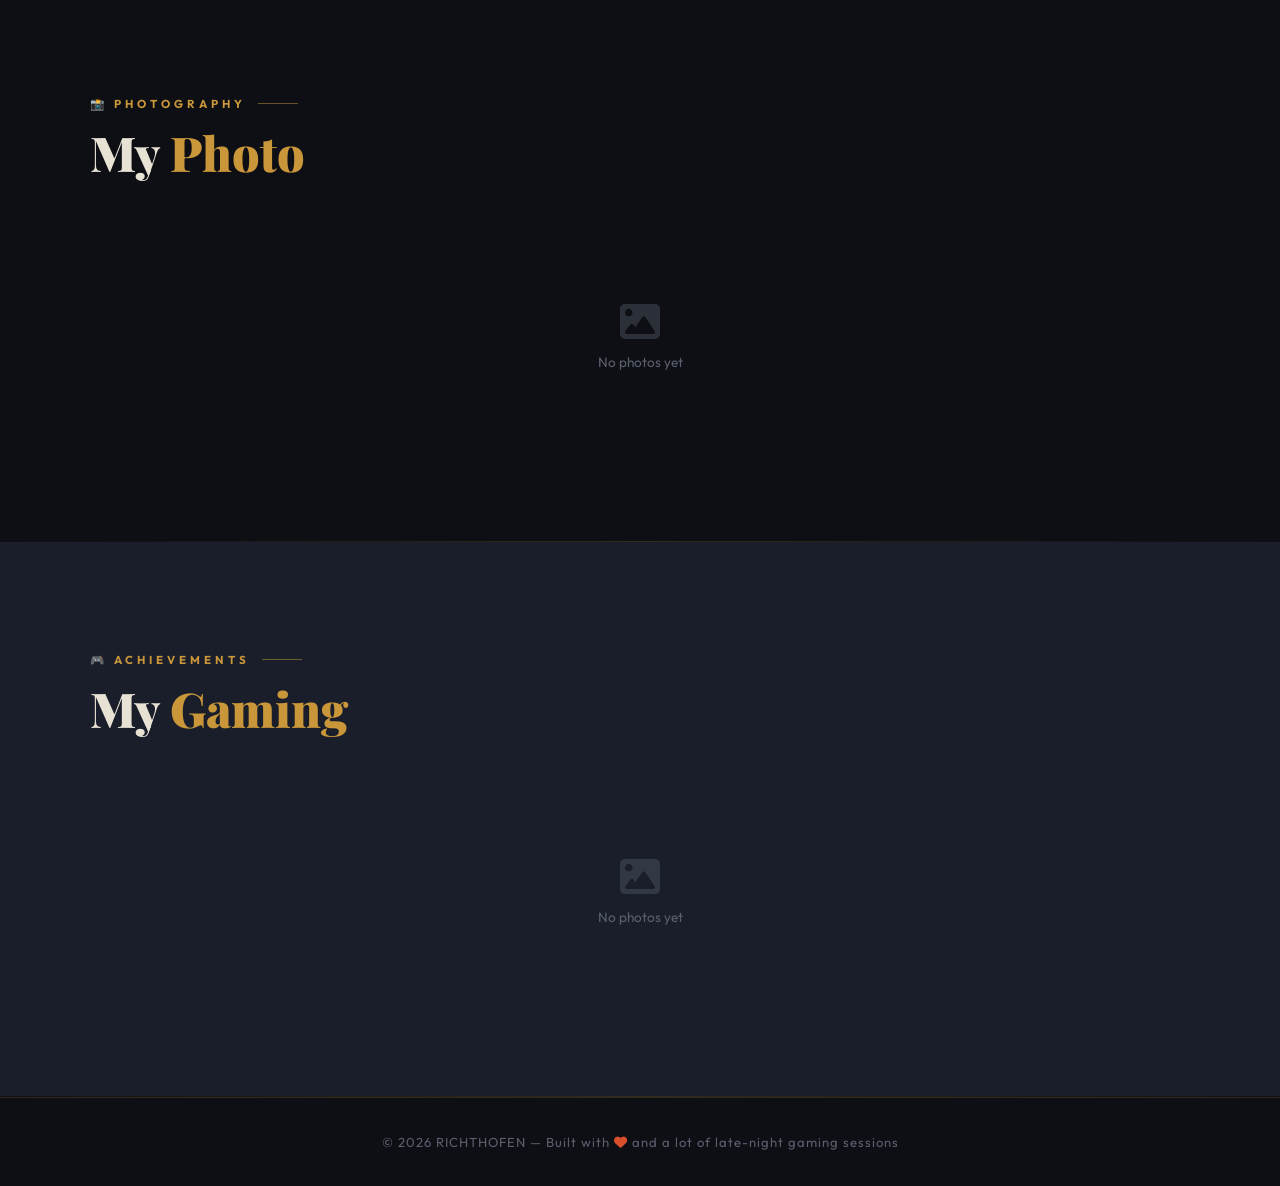
==== commit d2e5bc18: "Add files via upload" ====
--- a/index.html
+++ b/index.html
@@ -1,4 +1,4 @@
-﻿<!DOCTYPE html>
+<!DOCTYPE html>
 <html lang="en">
 
 <head>
@@ -10,6 +10,7 @@
         href="https://fonts.googleapis.com/css2?family=Playfair+Display:wght@400;700;900&family=Outfit:wght@300;400;600;700&family=Caveat:wght@400;600&display=swap"
         rel="stylesheet">
     <link rel="stylesheet" href="https://cdnjs.cloudflare.com/ajax/libs/font-awesome/6.4.0/css/all.min.css">
+    <script src="https://cdn.jsdelivr.net/npm/@supabase/supabase-js@2"></script>
     <style>
         /* ============================================
            MASCULINE DARK ADVENTURE THEME
@@ -555,6 +556,193 @@
         }
 
         /* ============================================
+           RESUME
+        ============================================ */
+        #resume { background: var(--bg-deep); }
+
+        .resume-layout {
+            display: grid;
+            grid-template-columns: 2fr 1fr;
+            gap: 60px;
+            align-items: start;
+        }
+
+        /* Resume header card */
+        .resume-header-card {
+            background: var(--bg-card);
+            border: 1px solid var(--border);
+            border-radius: 4px;
+            padding: 36px;
+            margin-bottom: 60px;
+            position: relative;
+            overflow: hidden;
+        }
+        .resume-header-card::before {
+            content: '';
+            position: absolute;
+            top: 0; left: 0; right: 0;
+            height: 3px;
+            background: linear-gradient(90deg, var(--accent-gold), var(--accent-ember), var(--accent-steel));
+        }
+        .resume-name {
+            font-family: 'Playfair Display', serif;
+            font-size: clamp(1.5rem, 3vw, 2.2rem);
+            font-weight: 900;
+            color: var(--text-primary);
+            margin-bottom: 6px;
+        }
+        .resume-name span { color: var(--accent-gold); }
+        .resume-meta {
+            display: flex;
+            flex-wrap: wrap;
+            gap: 18px;
+            margin-top: 14px;
+        }
+        .resume-meta a, .resume-meta span {
+            display: inline-flex;
+            align-items: center;
+            gap: 7px;
+            font-size: 0.82rem;
+            color: var(--text-muted);
+            text-decoration: none;
+            transition: color 0.3s;
+        }
+        .resume-meta a:hover { color: var(--accent-gold); }
+        .resume-meta i { color: var(--accent-gold); font-size: 0.75rem; }
+
+        /* Resume blocks */
+        .resume-block {
+            margin-bottom: 48px;
+        }
+
+        .resume-block-title {
+            font-size: 0.7rem;
+            font-weight: 700;
+            letter-spacing: 4px;
+            text-transform: uppercase;
+            color: var(--accent-gold);
+            margin-bottom: 20px;
+            display: flex;
+            align-items: center;
+            gap: 12px;
+        }
+        .resume-block-title::after {
+            content: '';
+            flex: 1;
+            height: 1px;
+            background: var(--border);
+        }
+
+        /* Experience / Education entries */
+        .resume-entry {
+            background: var(--bg-card);
+            border: 1px solid var(--border);
+            border-radius: 4px;
+            padding: 28px;
+            margin-bottom: 16px;
+            position: relative;
+            transition: border-color 0.3s;
+        }
+        .resume-entry:hover { border-color: var(--border-bright); }
+        .resume-entry::before {
+            content: '';
+            position: absolute;
+            top: 0; left: 0;
+            width: 3px;
+            height: 100%;
+            background: linear-gradient(180deg, var(--accent-gold), var(--accent-ember));
+            border-radius: 4px 0 0 4px;
+        }
+
+        .entry-role {
+            font-family: 'Playfair Display', serif;
+            font-size: 1.05rem;
+            font-weight: 700;
+            color: var(--text-primary);
+            margin-bottom: 4px;
+        }
+        .entry-org {
+            font-size: 0.82rem;
+            color: var(--accent-gold);
+            font-weight: 600;
+            margin-bottom: 14px;
+            letter-spacing: 0.5px;
+        }
+        .entry-desc {
+            font-size: 0.88rem;
+            color: var(--text-muted);
+            line-height: 1.8;
+        }
+        .entry-bullets {
+            margin: 10px 0 0 16px;
+            padding: 0;
+            list-style: none;
+        }
+        .entry-bullets li {
+            font-size: 0.88rem;
+            color: var(--text-muted);
+            line-height: 1.8;
+            padding-left: 18px;
+            position: relative;
+            margin-bottom: 8px;
+        }
+        .entry-bullets li::before {
+            content: '▸';
+            position: absolute;
+            left: 0;
+            color: var(--accent-gold);
+            font-size: 0.7rem;
+            top: 4px;
+        }
+
+        /* Sidebar skills */
+        .resume-skill-group {
+            background: var(--bg-card);
+            border: 1px solid var(--border);
+            border-radius: 4px;
+            padding: 24px;
+            margin-bottom: 16px;
+            position: relative;
+            overflow: hidden;
+            transition: border-color 0.3s;
+        }
+        .resume-skill-group:hover { border-color: var(--border-bright); }
+        .resume-skill-group::before {
+            content: '';
+            position: absolute;
+            top: 0; left: 0; right: 0;
+            height: 2px;
+            background: linear-gradient(90deg, var(--accent-gold), var(--accent-ember));
+        }
+        .resume-skill-group h5 {
+            font-size: 0.7rem;
+            font-weight: 700;
+            letter-spacing: 3px;
+            text-transform: uppercase;
+            color: var(--accent-gold);
+            margin-bottom: 14px;
+        }
+        .resume-skill-group .tags { gap: 7px; }
+        .resume-skill-group .tag { font-size: 0.76rem; }
+
+        .professional-summary {
+            background: rgba(201,151,58,0.06);
+            border: 1px solid var(--border);
+            border-left: 3px solid var(--accent-gold);
+            border-radius: 0 4px 4px 0;
+            padding: 24px 28px;
+            margin-bottom: 48px;
+            font-size: 0.95rem;
+            color: var(--text-muted);
+            line-height: 1.9;
+        }
+
+        @media (max-width: 900px) {
+            .resume-layout { grid-template-columns: 1fr; gap: 0; }
+            .resume-meta { flex-direction: column; gap: 10px; }
+        }
+
+        /* ============================================
            CONTACT
         ============================================ */
         #contact { text-align: center; }
@@ -572,7 +760,101 @@
             display: grid;
             grid-template-columns: 1fr 1fr;
             gap: 20px;
+            margin-bottom: 32px;
+        }
+
+        /* Social media links row */
+        .social-row {
+            display: grid;
+            grid-template-columns: repeat(3, 1fr);
+            gap: 16px;
             margin-bottom: 48px;
+        }
+
+        .social-label {
+            font-size: 0.68rem;
+            font-weight: 700;
+            letter-spacing: 3px;
+            text-transform: uppercase;
+            color: var(--accent-gold);
+            text-align: center;
+            margin-bottom: 16px;
+            display: flex;
+            align-items: center;
+            gap: 10px;
+            justify-content: center;
+        }
+        .social-label::before, .social-label::after {
+            content: '';
+            flex: 1;
+            height: 1px;
+            background: var(--border);
+        }
+
+        .social-item {
+            background: var(--bg-card);
+            border: 1px solid var(--border);
+            border-radius: 4px;
+            padding: 24px 16px;
+            text-decoration: none;
+            color: inherit;
+            transition: all 0.3s ease;
+            display: flex;
+            flex-direction: column;
+            align-items: center;
+            gap: 10px;
+            position: relative;
+            overflow: hidden;
+        }
+        .social-item::before {
+            content: '';
+            position: absolute;
+            top: 0; left: 0; right: 0;
+            height: 2px;
+            transition: background 0.3s;
+        }
+        .social-item.tiktok-gaming::before { background: linear-gradient(90deg, #ff0050, #00f2ea); }
+        .social-item.tiktok-personal::before { background: linear-gradient(90deg, #010101, #69c9d0); }
+        .social-item.instagram::before { background: linear-gradient(90deg, #f58529, #dd2a7b, #8134af); }
+
+        .social-item:hover {
+            transform: translateY(-6px);
+            box-shadow: 0 12px 36px rgba(0,0,0,0.4);
+        }
+        .social-item.tiktok-gaming:hover { border-color: #ff0050; }
+        .social-item.tiktok-personal:hover { border-color: #69c9d0; }
+        .social-item.instagram:hover { border-color: #dd2a7b; }
+
+        .social-icon {
+            width: 52px; height: 52px;
+            border-radius: 12px;
+            display: flex;
+            align-items: center;
+            justify-content: center;
+            font-size: 1.4rem;
+            color: #fff;
+        }
+        .social-icon.tiktok-bg { background: linear-gradient(135deg, #010101 50%, #ff0050); }
+        .social-icon.tiktok-p-bg { background: linear-gradient(135deg, #010101 50%, #69c9d0); }
+        .social-icon.ig-bg { background: linear-gradient(135deg, #f58529, #dd2a7b, #8134af); }
+
+        .social-handle {
+            font-size: 0.8rem;
+            font-weight: 700;
+            color: var(--text-primary);
+            text-align: center;
+            letter-spacing: 0.5px;
+        }
+        .social-type {
+            font-size: 0.7rem;
+            color: var(--text-dim);
+            text-transform: uppercase;
+            letter-spacing: 2px;
+            text-align: center;
+        }
+
+        @media (max-width: 900px) {
+            .social-row { grid-template-columns: 1fr; }
         }
 
         .contact-item {
@@ -655,6 +937,536 @@
         .reveal.visible { opacity: 1; transform: translateY(0); }
 
         /* ============================================
+           ADMIN EDIT BUTTON
+        ============================================ */
+        #admin-edit-btn {
+            position: fixed;
+            bottom: 24px;
+            right: 24px;
+            z-index: 1000;
+            padding: 10px 20px;
+            border: 1px solid rgba(255,255,255,0.08);
+            border-radius: 30px;
+            background: rgba(20,23,32,0.75);
+            backdrop-filter: blur(12px);
+            color: var(--text-dim);
+            font-family: 'Outfit', sans-serif;
+            font-size: 0.7rem;
+            font-weight: 700;
+            letter-spacing: 2px;
+            text-transform: uppercase;
+            cursor: pointer;
+            transition: all 0.3s ease;
+            display: flex;
+            align-items: center;
+            gap: 8px;
+            opacity: 0.4;
+        }
+        #admin-edit-btn:hover {
+            opacity: 1;
+            border-color: var(--accent-gold);
+            color: var(--accent-gold);
+        }
+        #admin-edit-btn.active {
+            background: rgba(46,204,113,0.15);
+            border-color: #2ecc71;
+            color: #2ecc71;
+            opacity: 0.85;
+        }
+        #admin-edit-btn.active:hover { opacity: 1; }
+
+        /* ============================================
+           ADMIN OVERLAY & MODAL
+        ============================================ */
+        .admin-overlay {
+            position: fixed;
+            inset: 0;
+            z-index: 2000;
+            background: rgba(0,0,0,0.65);
+            backdrop-filter: blur(8px);
+            display: flex;
+            align-items: center;
+            justify-content: center;
+            animation: fadeIn 0.25s ease;
+        }
+        .admin-overlay.fade-out { animation: fadeOut 0.3s ease forwards; }
+
+        @keyframes fadeIn { from { opacity: 0; } to { opacity: 1; } }
+        @keyframes fadeOut { from { opacity: 1; } to { opacity: 0; } }
+
+        .admin-modal {
+            background: var(--bg-card);
+            border: 1px solid var(--border);
+            border-radius: 8px;
+            padding: 40px;
+            width: 90%;
+            max-width: 380px;
+            position: relative;
+            box-shadow: 0 24px 80px rgba(0,0,0,0.6);
+            animation: modalSlideIn 0.3s ease;
+        }
+
+        @keyframes modalSlideIn {
+            from { transform: translateY(30px) scale(0.95); opacity: 0; }
+            to { transform: translateY(0) scale(1); opacity: 1; }
+        }
+
+        .admin-modal-header {
+            display: flex;
+            align-items: center;
+            gap: 12px;
+            margin-bottom: 8px;
+        }
+        .admin-modal-header i {
+            font-size: 1.2rem;
+            color: var(--accent-gold);
+        }
+        .admin-modal-header h3 {
+            font-family: 'Playfair Display', serif;
+            font-size: 1.3rem;
+            color: var(--text-primary);
+        }
+
+        .admin-modal-desc {
+            font-size: 0.85rem;
+            color: var(--text-muted);
+            margin-bottom: 24px;
+            line-height: 1.6;
+        }
+
+        .admin-input-group {
+            display: flex;
+            gap: 8px;
+        }
+
+        .admin-input-group input {
+            flex: 1;
+            background: var(--bg-deep);
+            border: 1px solid var(--border);
+            border-radius: 4px;
+            padding: 12px 16px;
+            color: var(--text-primary);
+            font-family: 'Outfit', sans-serif;
+            font-size: 0.9rem;
+            outline: none;
+            transition: border-color 0.3s;
+        }
+        .admin-input-group input:focus {
+            border-color: var(--accent-gold);
+        }
+        .admin-input-group input.shake {
+            animation: shakeAnim 0.4s ease;
+        }
+
+        @keyframes shakeAnim {
+            0%, 100% { transform: translateX(0); }
+            20%, 60% { transform: translateX(-8px); }
+            40%, 80% { transform: translateX(8px); }
+        }
+
+        .admin-input-group button {
+            background: var(--accent-gold);
+            border: none;
+            border-radius: 4px;
+            padding: 12px 18px;
+            color: #0D0F14;
+            font-size: 1rem;
+            cursor: pointer;
+            transition: background 0.3s;
+        }
+        .admin-input-group button:hover { background: #e0aa46; }
+
+        .admin-error {
+            font-size: 0.78rem;
+            color: #e74c3c;
+            margin-top: 10px;
+            opacity: 0;
+            transition: opacity 0.3s;
+        }
+        .admin-error.visible { opacity: 1; }
+
+        .admin-modal-close {
+            position: absolute;
+            top: 12px;
+            right: 16px;
+            background: none;
+            border: none;
+            color: var(--text-dim);
+            font-size: 1.5rem;
+            cursor: pointer;
+            transition: color 0.3s;
+            line-height: 1;
+        }
+        .admin-modal-close:hover { color: var(--text-primary); }
+
+        .admin-menu-actions {
+            display: flex;
+            flex-direction: column;
+            gap: 10px;
+        }
+
+        .admin-action-btn {
+            padding: 12px 20px;
+            border-radius: 4px;
+            border: 1px solid var(--border);
+            background: var(--bg-deep);
+            color: var(--text-muted);
+            font-family: 'Outfit', sans-serif;
+            font-size: 0.82rem;
+            font-weight: 600;
+            letter-spacing: 1px;
+            cursor: pointer;
+            transition: all 0.3s;
+            display: flex;
+            align-items: center;
+            gap: 10px;
+        }
+        .admin-action-btn.logout:hover {
+            border-color: #e74c3c;
+            color: #e74c3c;
+            background: rgba(231,76,60,0.08);
+        }
+
+        /* ── Toast ── */
+        .admin-toast {
+            position: fixed;
+            bottom: 80px;
+            right: 24px;
+            z-index: 3000;
+            padding: 14px 24px;
+            border-radius: 6px;
+            font-family: 'Outfit', sans-serif;
+            font-size: 0.82rem;
+            font-weight: 600;
+            display: flex;
+            align-items: center;
+            gap: 10px;
+            transform: translateY(20px);
+            opacity: 0;
+            transition: all 0.3s ease;
+            box-shadow: 0 8px 32px rgba(0,0,0,0.4);
+        }
+        .admin-toast.visible {
+            transform: translateY(0);
+            opacity: 1;
+        }
+        .admin-toast.success {
+            background: rgba(46,204,113,0.15);
+            border: 1px solid rgba(46,204,113,0.4);
+            color: #2ecc71;
+        }
+        .admin-toast.error {
+            background: rgba(231,76,60,0.15);
+            border: 1px solid rgba(231,76,60,0.4);
+            color: #e74c3c;
+        }
+        .admin-toast.info {
+            background: rgba(74,127,165,0.15);
+            border: 1px solid rgba(74,127,165,0.4);
+            color: var(--accent-steel);
+        }
+
+        /* ============================================
+           INLINE EDITING
+        ============================================ */
+        .admin-active .editable-field {
+            outline: 1px dashed rgba(201,151,58,0.3);
+            outline-offset: 4px;
+            cursor: text;
+            transition: outline-color 0.3s;
+            border-radius: 2px;
+        }
+        .admin-active .editable-field:hover {
+            outline-color: var(--accent-gold);
+        }
+        .admin-active .editable-field:focus {
+            outline: 2px solid var(--accent-gold);
+            outline-offset: 4px;
+        }
+
+        .inline-save-btn {
+            position: absolute;
+            bottom: -32px;
+            right: 0;
+            padding: 5px 14px;
+            background: var(--accent-gold);
+            color: #0D0F14;
+            border: none;
+            border-radius: 3px;
+            font-family: 'Outfit', sans-serif;
+            font-size: 0.7rem;
+            font-weight: 700;
+            letter-spacing: 1px;
+            cursor: pointer;
+            display: inline-flex;
+            align-items: center;
+            gap: 5px;
+            z-index: 50;
+            box-shadow: 0 4px 16px rgba(201,151,58,0.3);
+            transition: all 0.2s;
+        }
+        .inline-save-btn:hover {
+            background: #e0aa46;
+            transform: translateY(-2px);
+        }
+
+        /* ============================================
+           PROFILE PICTURE
+        ============================================ */
+        #profile-pic-container {
+            position: relative;
+            width: 90px;
+            height: 90px;
+            margin-bottom: 20px;
+            display: inline-block;
+        }
+
+        #hero-profile-pic {
+            width: 90px;
+            height: 90px;
+            border-radius: 50%;
+            object-fit: cover;
+            border: 3px solid var(--accent-gold);
+            box-shadow: 0 4px 24px rgba(201,151,58,0.25);
+        }
+
+        .profile-pic-overlay {
+            position: absolute;
+            inset: 0;
+            border-radius: 50%;
+            background: rgba(13,15,20,0.7);
+            display: none;
+            flex-direction: column;
+            align-items: center;
+            justify-content: center;
+            gap: 4px;
+            cursor: pointer;
+            transition: opacity 0.3s;
+            color: var(--accent-gold);
+            font-size: 0.65rem;
+            font-weight: 600;
+            text-transform: uppercase;
+            letter-spacing: 1px;
+        }
+        .profile-pic-overlay i { font-size: 1.2rem; }
+        .admin-active .editable-pic .profile-pic-overlay { display: flex; }
+        .profile-pic-overlay:hover { background: rgba(13,15,20,0.85); }
+
+        /* ============================================
+           ALBUM SECTIONS
+        ============================================ */
+        .album-section { position: relative; }
+        #album-trip { background: var(--bg-surface); }
+        #album-photo { background: var(--bg-deep); }
+        #album-gaming { background: var(--bg-surface); }
+
+        .album-grid {
+            display: grid;
+            grid-template-columns: repeat(auto-fill, minmax(260px, 1fr));
+            gap: 18px;
+            position: relative;
+        }
+
+        .album-photo-card {
+            background: var(--bg-card);
+            border: 1px solid var(--border);
+            border-radius: 4px;
+            overflow: hidden;
+            position: relative;
+            transition: all 0.35s ease;
+            animation: albumFadeIn 0.5s ease forwards;
+            opacity: 0;
+        }
+
+        @keyframes albumFadeIn {
+            from { opacity: 0; transform: translateY(16px); }
+            to { opacity: 1; transform: translateY(0); }
+        }
+
+        .album-photo-card:hover {
+            border-color: var(--border-bright);
+            transform: translateY(-4px);
+            box-shadow: 0 12px 36px rgba(0,0,0,0.4);
+        }
+
+        .fade-out-card {
+            animation: fadeOutCard 0.3s ease forwards !important;
+        }
+        @keyframes fadeOutCard {
+            to { opacity: 0; transform: scale(0.9); }
+        }
+
+        .album-photo-img-wrap {
+            width: 100%;
+            aspect-ratio: 4/3;
+            overflow: hidden;
+            cursor: pointer;
+        }
+        .album-photo-img-wrap img {
+            width: 100%;
+            height: 100%;
+            object-fit: cover;
+            display: block;
+            transition: transform 0.4s ease;
+        }
+        .album-photo-card:hover .album-photo-img-wrap img {
+            transform: scale(1.05);
+        }
+
+        .album-caption {
+            padding: 14px 16px;
+            font-size: 0.85rem;
+            color: var(--text-muted);
+            line-height: 1.5;
+            min-height: 20px;
+        }
+
+        .album-delete-btn {
+            position: absolute;
+            top: 10px;
+            right: 10px;
+            width: 32px;
+            height: 32px;
+            border-radius: 50%;
+            background: rgba(231,76,60,0.85);
+            border: none;
+            color: #fff;
+            font-size: 0.75rem;
+            cursor: pointer;
+            display: flex;
+            align-items: center;
+            justify-content: center;
+            transition: all 0.2s;
+            z-index: 10;
+        }
+        .album-delete-btn:hover {
+            background: #e74c3c;
+            transform: scale(1.15);
+        }
+
+        /* Upload button (admin only) */
+        .album-upload-btn {
+            display: none;
+            flex-direction: column;
+            align-items: center;
+            justify-content: center;
+            gap: 10px;
+            min-height: 200px;
+            border: 2px dashed var(--border);
+            border-radius: 4px;
+            background: rgba(201,151,58,0.03);
+            color: var(--text-dim);
+            cursor: pointer;
+            transition: all 0.3s;
+        }
+        .album-upload-btn:hover {
+            border-color: var(--accent-gold);
+            color: var(--accent-gold);
+            background: rgba(201,151,58,0.06);
+        }
+        .album-upload-btn i { font-size: 2rem; }
+        .upload-text {
+            font-size: 0.78rem;
+            font-weight: 600;
+            letter-spacing: 1px;
+            text-transform: uppercase;
+        }
+        .album-upload-btn input { display: none; }
+        .album-upload-btn.uploading {
+            pointer-events: none;
+            opacity: 0.6;
+        }
+
+        .album-empty {
+            grid-column: 1 / -1;
+            text-align: center;
+            padding: 60px 20px;
+            color: var(--text-dim);
+        }
+        .album-empty i {
+            font-size: 2.5rem;
+            margin-bottom: 12px;
+            display: block;
+            opacity: 0.4;
+        }
+        .album-empty p {
+            font-size: 0.85rem;
+        }
+
+        /* ============================================
+           LIGHTBOX
+        ============================================ */
+        .photo-lightbox {
+            position: fixed;
+            inset: 0;
+            z-index: 5000;
+            display: flex;
+            align-items: center;
+            justify-content: center;
+            opacity: 0;
+            visibility: hidden;
+            transition: all 0.3s ease;
+        }
+        .photo-lightbox.active {
+            opacity: 1;
+            visibility: visible;
+        }
+
+        .lightbox-backdrop {
+            position: absolute;
+            inset: 0;
+            background: rgba(0,0,0,0.88);
+            backdrop-filter: blur(12px);
+        }
+
+        .lightbox-content {
+            position: relative;
+            max-width: 90vw;
+            max-height: 85vh;
+            display: flex;
+            flex-direction: column;
+            align-items: center;
+        }
+
+        .lightbox-content img {
+            max-width: 90vw;
+            max-height: 78vh;
+            object-fit: contain;
+            border-radius: 4px;
+            box-shadow: 0 16px 60px rgba(0,0,0,0.6);
+        }
+
+        .lightbox-caption {
+            margin-top: 16px;
+            font-size: 0.9rem;
+            color: var(--text-muted);
+            text-align: center;
+            font-family: 'Caveat', cursive;
+            font-size: 1.1rem;
+        }
+
+        .lightbox-close {
+            position: absolute;
+            top: -40px;
+            right: 0;
+            background: none;
+            border: none;
+            color: #fff;
+            font-size: 1.5rem;
+            cursor: pointer;
+            opacity: 0.7;
+            transition: opacity 0.3s;
+        }
+        .lightbox-close:hover { opacity: 1; }
+
+        @media (max-width: 900px) {
+            .album-grid {
+                grid-template-columns: repeat(auto-fill, minmax(160px, 1fr));
+                gap: 12px;
+            }
+        }
+
+        /* ============================================
            RESPONSIVE
         ============================================ */
         @media (max-width: 900px) {
@@ -705,6 +1517,8 @@
             <li><a href="#about">About</a></li>
             <li><a href="#skills">Skills</a></li>
             <li><a href="#games">Games</a></li>
+            <li><a href="#resume">Resume</a></li>
+            <li><a href="#album-trip">Gallery</a></li>
             <li><a href="#contact">Contact</a></li>
         </ul>
         <div class="hamburger" id="hamburger"><i class="fas fa-bars"></i></div>
@@ -717,13 +1531,16 @@
 
         <div class="hero-wrapper">
             <div class="hero-text reveal">
+                <div id="profile-pic-container">
+                    <img id="hero-profile-pic" src="[data-uri]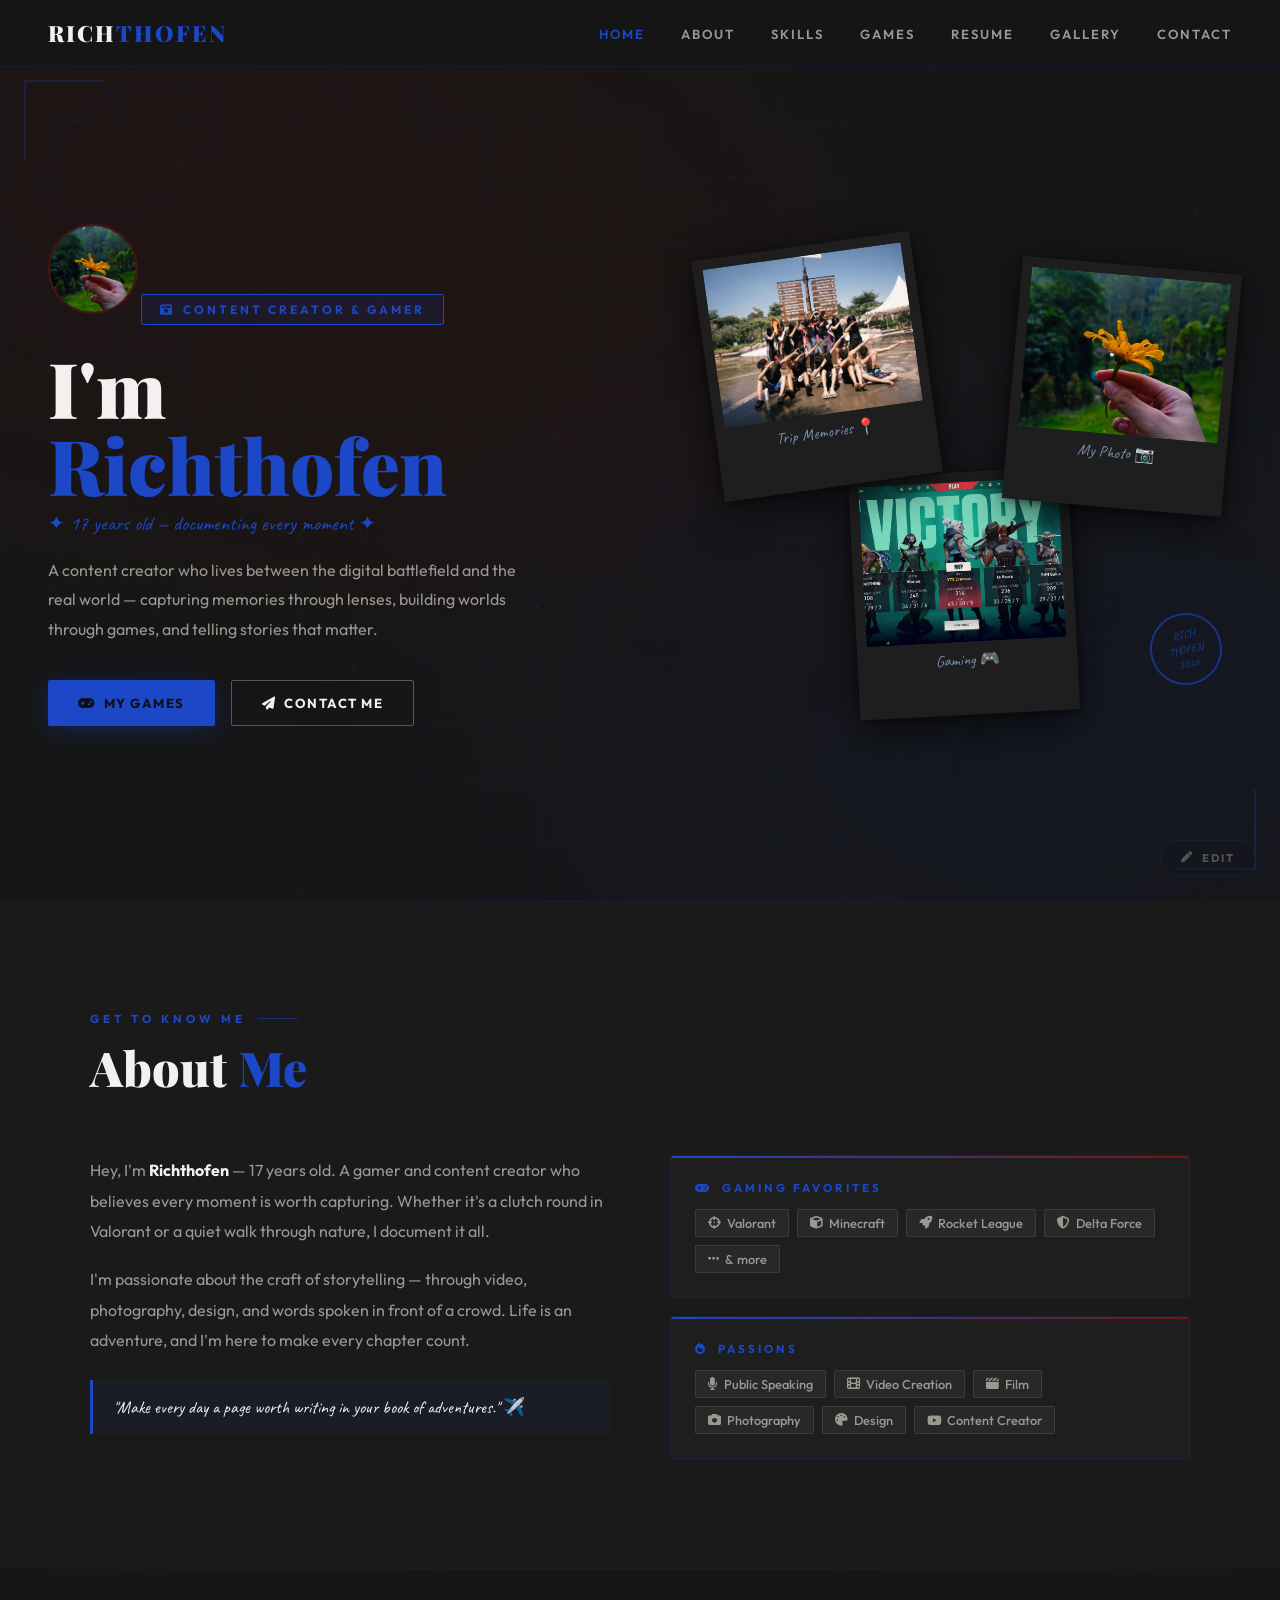
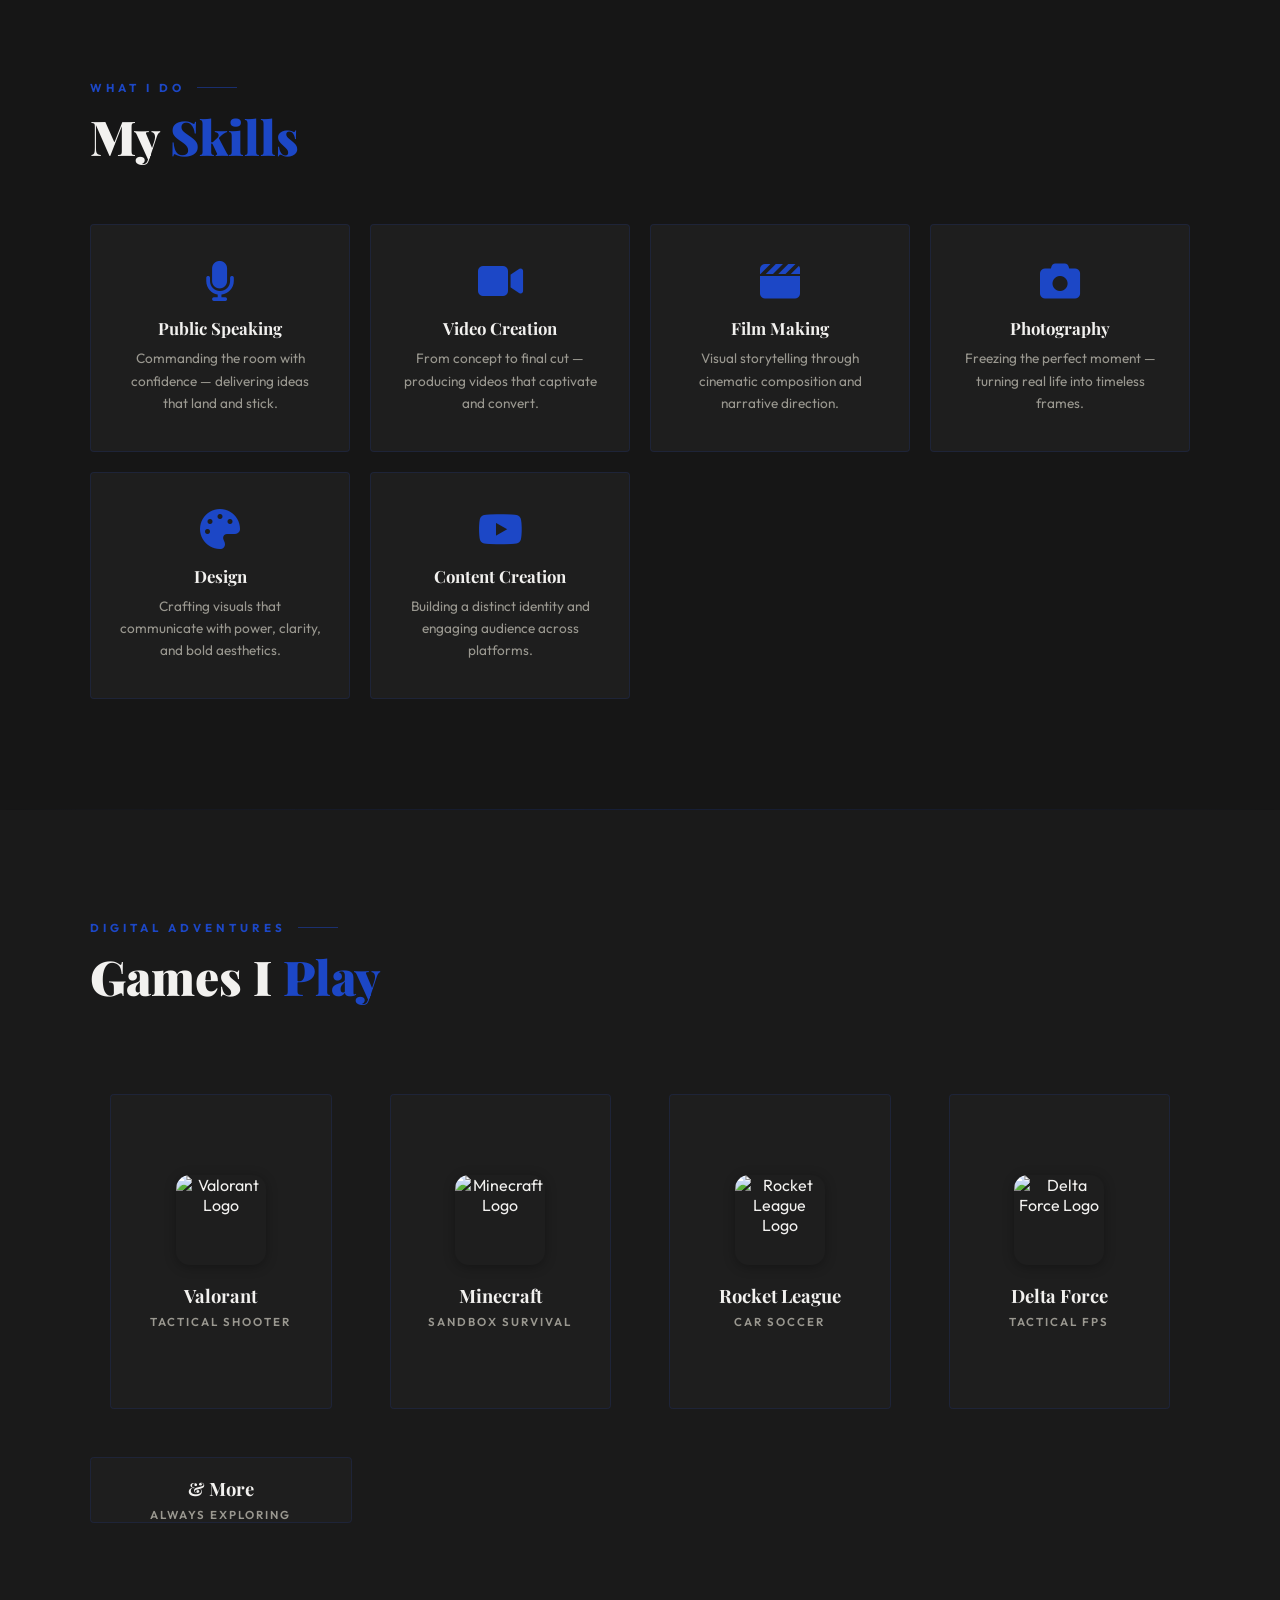
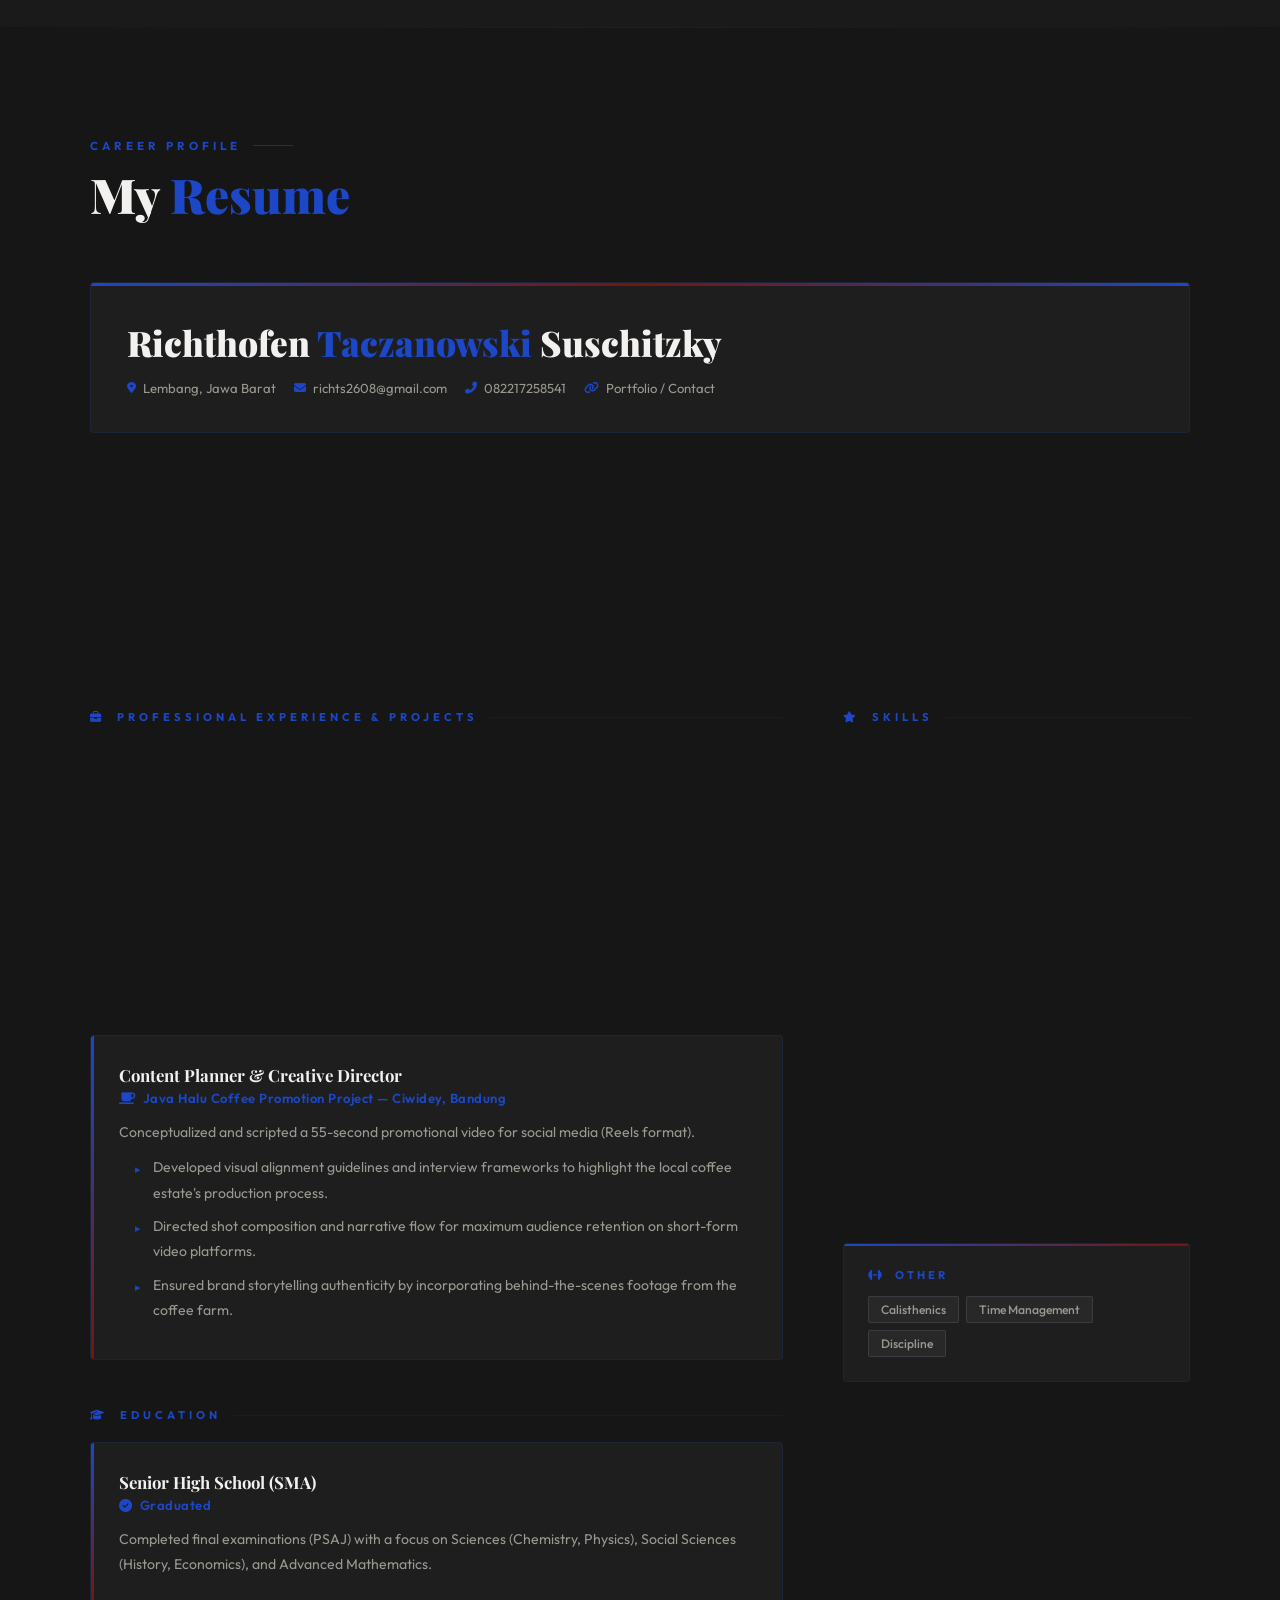
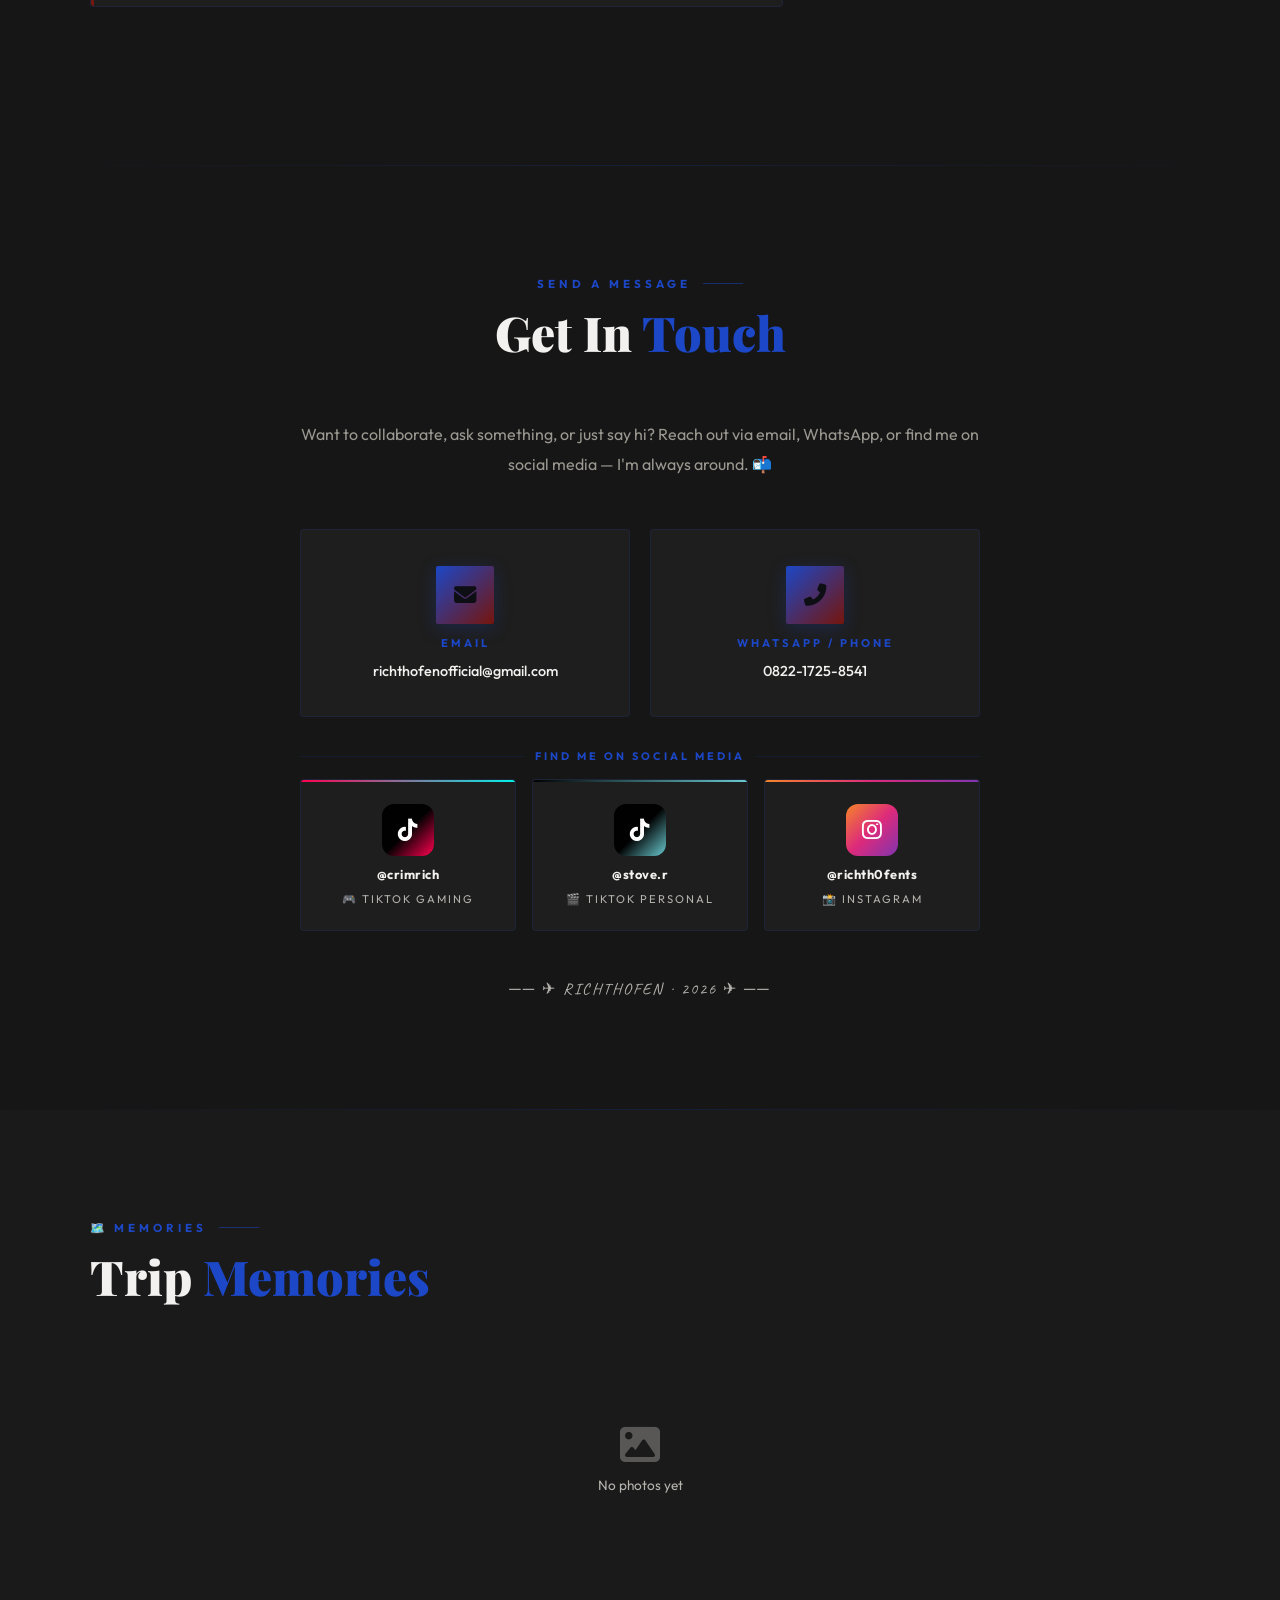
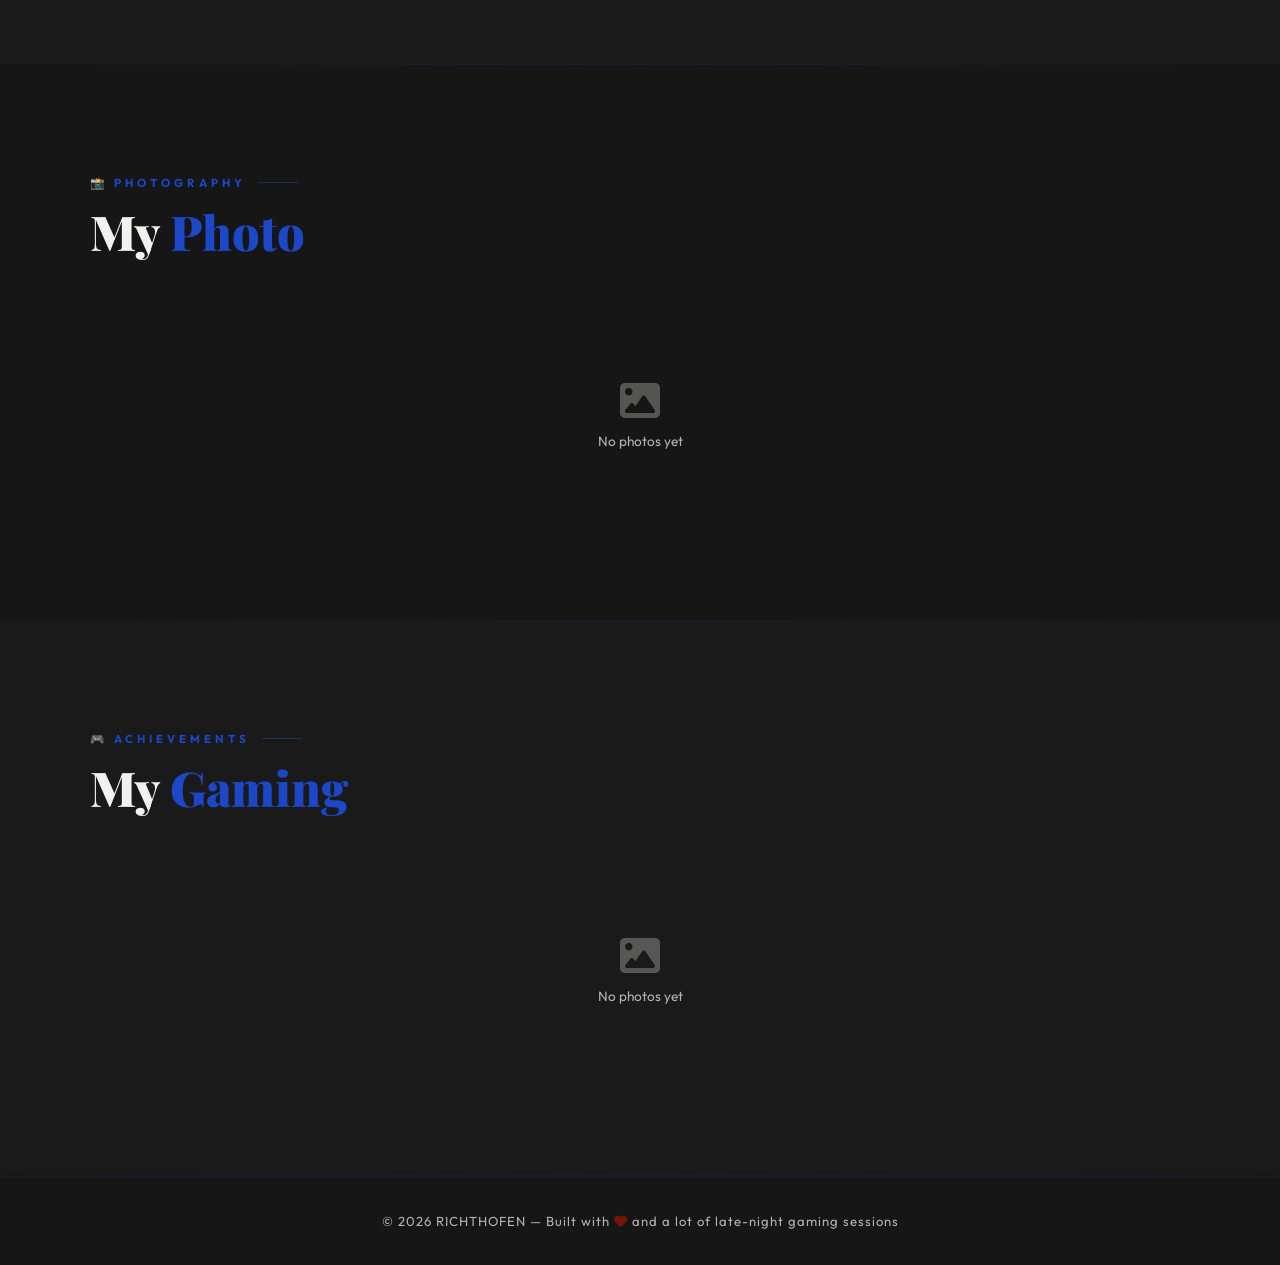
